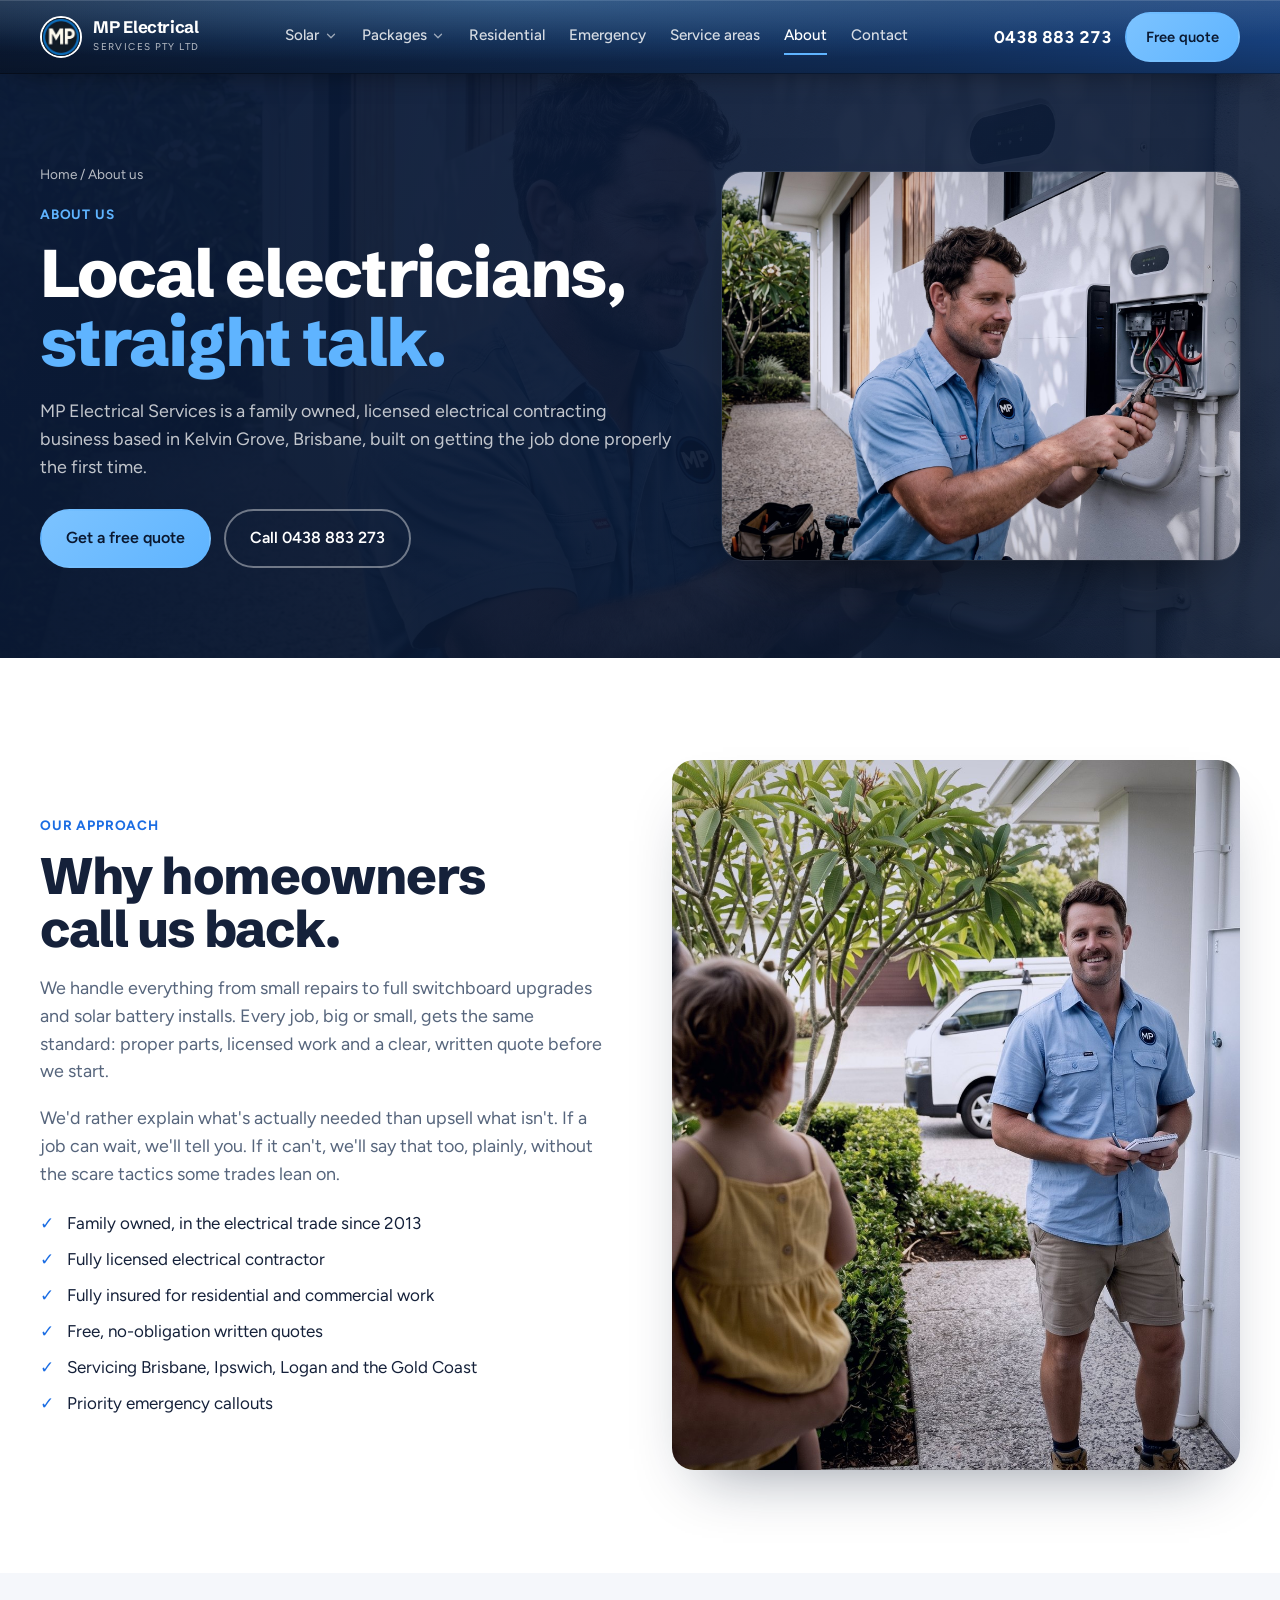
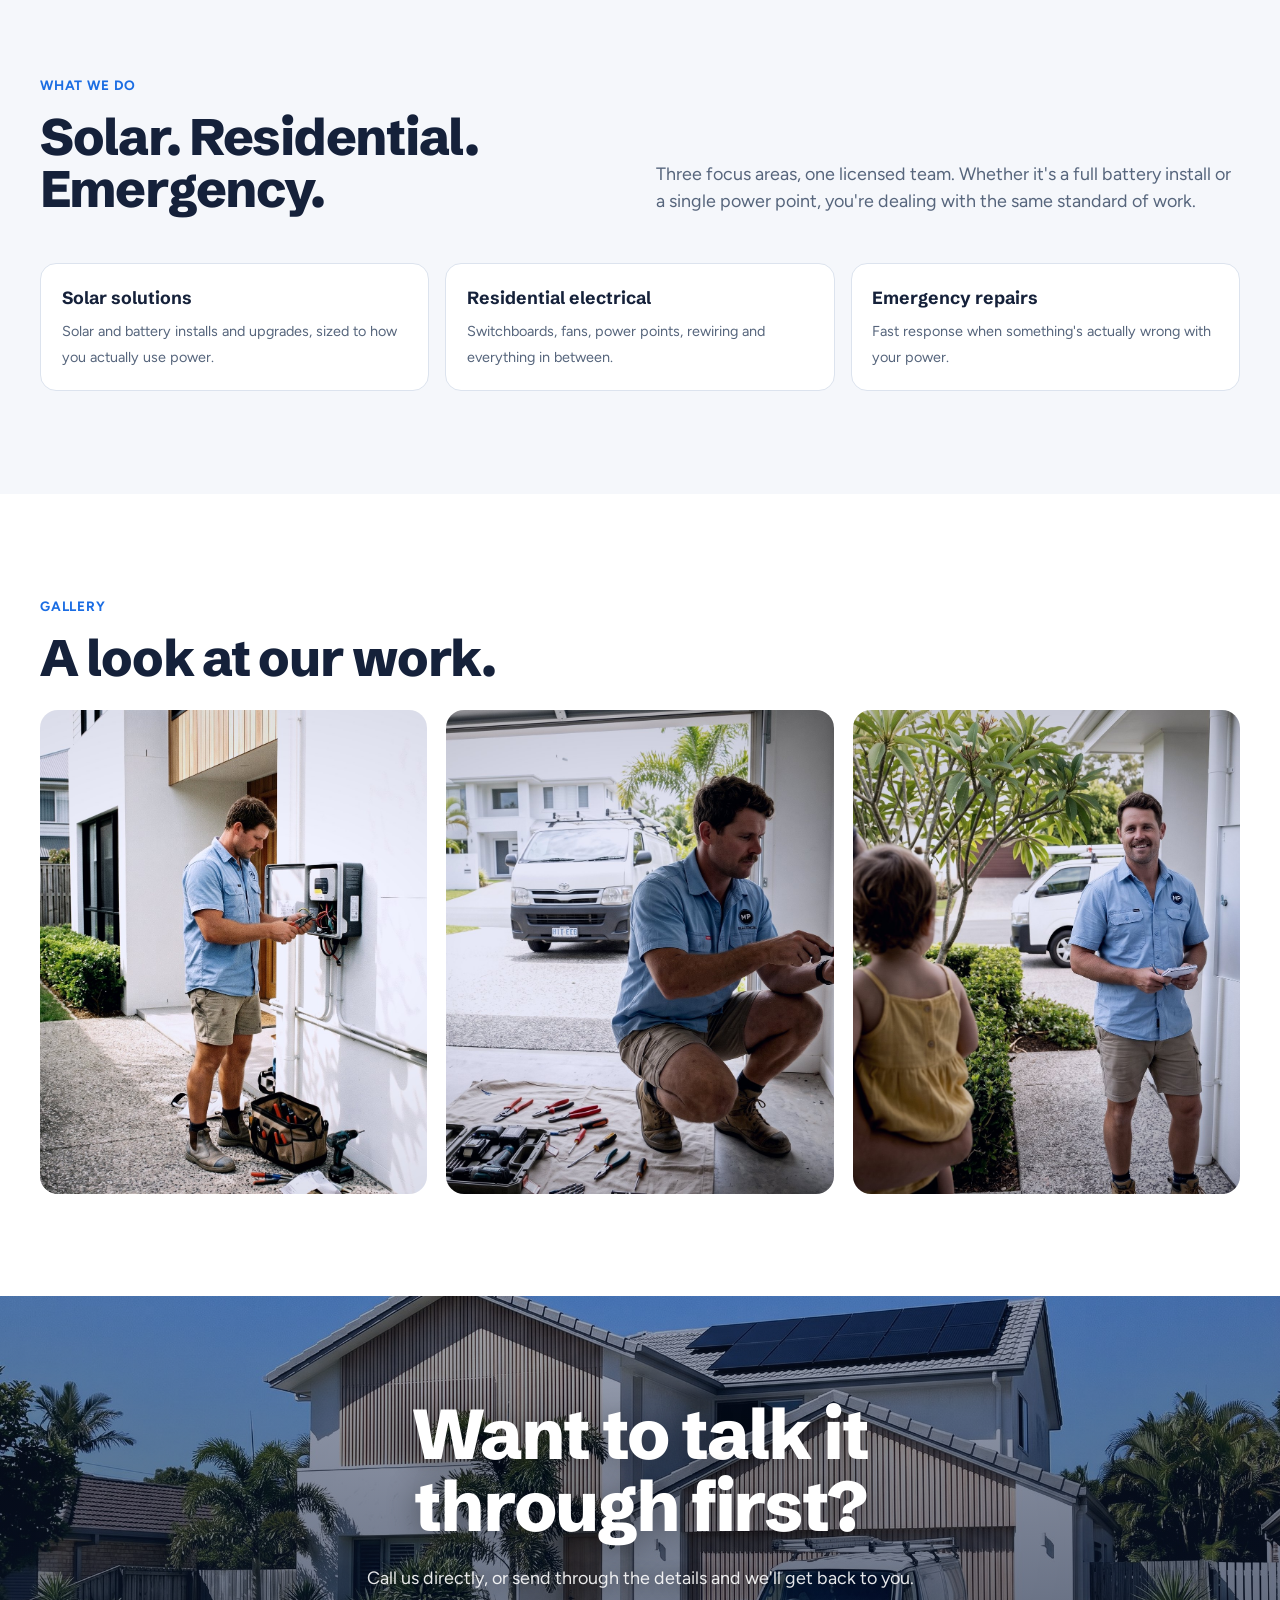
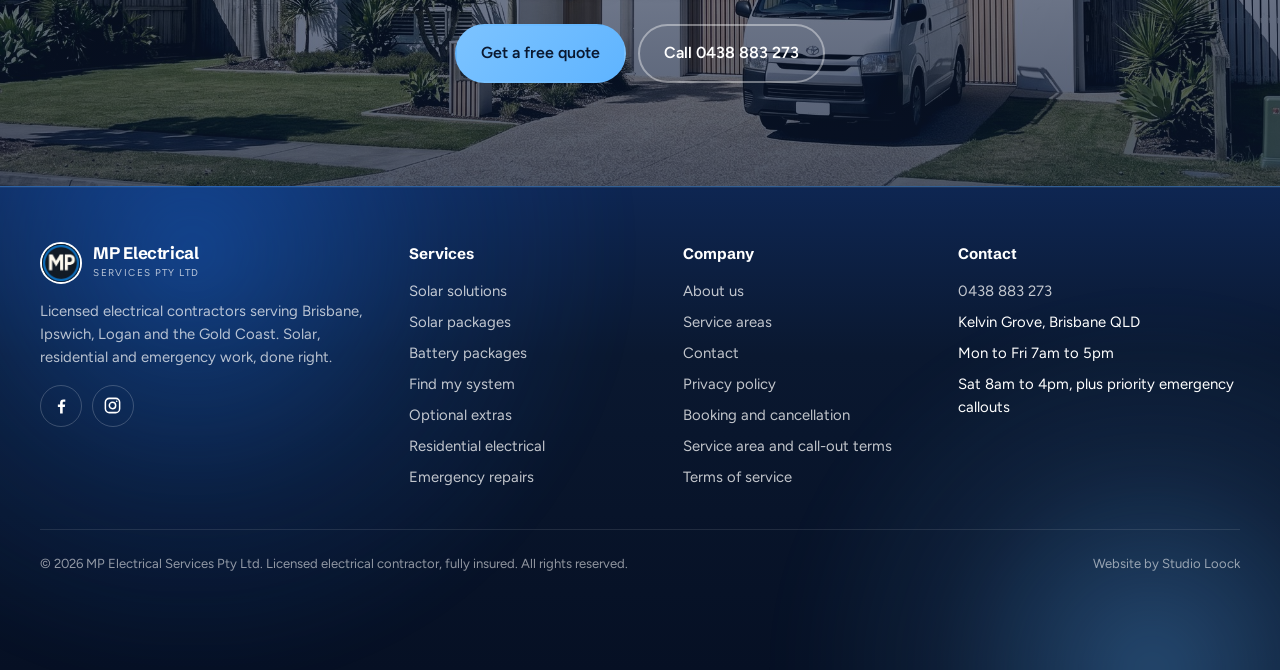
==== about.html @ 1ab97ecb "Customer photos" ====
<!doctype html>
<html lang="en-AU">
<head>
<meta charset="utf-8">
<meta name="viewport" content="width=device-width,initial-scale=1,viewport-fit=cover">
<title>About MP Electrical Services | Family Owned Brisbane and Gold Coast Electricians</title>
<meta name="description" content="MP Electrical Services is a family owned, licensed electrical contracting business based in Kelvin Grove, Brisbane, in the trade since 2013. Straight talk, written quotes, work done properly the first time.">
<link rel="canonical" href="https://mp-electrical.mockups.studioloock.co/about.html">
<meta property="og:title" content="About MP Electrical Services | Family Owned Brisbane and Gold Coast Electricians"><meta property="og:description" content="MP Electrical Services is a family owned, licensed electrical contracting business based in Kelvin Grove, Brisbane, in the trade since 2013. Straight talk, written quotes, work done properly the first time."><meta property="og:type" content="website">
<link rel="preconnect" href="https://fonts.googleapis.com"><link rel="preconnect" href="https://fonts.gstatic.com" crossorigin><link rel="stylesheet" href="https://fonts.googleapis.com/css2?family=Schibsted+Grotesk:wght@500;700;800&family=Figtree:wght@400;500;600;700&display=swap">
<link rel="stylesheet" href="style.css?v=10">

</head>
<body>
<header>
  <div class="wrap nav">
    <a class="logo" href="index.html" aria-label="MP Electrical Services home"><img src="assets/logo.jpg" alt=""><div><b>MP Electrical</b><span>SERVICES PTY LTD</span></div></a>
    <nav class="links" aria-label="Main"><div class="dd"><a href="solar-solutions.html" aria-haspopup="true">Solar<svg viewBox="0 0 24 24" fill="none" stroke="currentColor" stroke-width="2.2" stroke-linecap="round" stroke-linejoin="round"><path d="M6 9l6 6 6-6"/></svg></a><div class="dd-panel"><a href="solar-solutions.html"><b>Solar solutions</b><span>Systems sized to how you use power</span></a><a href="battery-packages.html"><b>Battery storage</b><span>Add storage, or retrofit to existing solar</span></a></div></div><div class="dd"><a href="solar-packages.html" aria-haspopup="true">Packages<svg viewBox="0 0 24 24" fill="none" stroke="currentColor" stroke-width="2.2" stroke-linecap="round" stroke-linejoin="round"><path d="M6 9l6 6 6-6"/></svg></a><div class="dd-panel"><a href="solar-packages.html"><b>Solar packages</b><span>Starter, Plus and Max from $6,109</span></a><a href="battery-packages.html"><b>Battery packages</b><span>Solar plus storage from $11,468</span></a><a href="system-finder.html"><b>Find my system</b><span>Six questions, one recommendation</span></a><a href="extras.html"><b>Optional extras</b><span>EV chargers, monitoring and more</span></a></div></div><a href="residential-electrical.html">Residential</a><a href="emergency-repairs.html">Emergency</a><a href="service-areas.html">Service areas</a><a href="about.html" class="cur">About</a><a href="contact.html">Contact</a></nav>
    <div class="nav-cta">
      <a class="nav-phone" href="tel:+61438883273">0438 883 273</a>
      <a class="btn btn-sky" href="contact.html" style="padding:.7rem 1.2rem;font-size:.92rem">Free quote</a>
      <a class="phone-ic" href="tel:+61438883273" aria-label="Call 0438 883 273"><svg viewBox="0 0 24 24" fill="none" stroke="currentColor" stroke-width="2" stroke-linecap="round" stroke-linejoin="round"><path d="M22 16.9v3a2 2 0 0 1-2.2 2 19.8 19.8 0 0 1-8.6-3.1 19.5 19.5 0 0 1-6-6A19.8 19.8 0 0 1 2.1 4.2 2 2 0 0 1 4.1 2h3a2 2 0 0 1 2 1.7c.1.9.4 1.8.7 2.7a2 2 0 0 1-.5 2.1L8 9.8a16 16 0 0 0 6 6l1.3-1.3a2 2 0 0 1 2.1-.5c.9.3 1.8.6 2.7.7a2 2 0 0 1 1.7 2z"/></svg></a>
      <button class="burger" aria-label="Open menu" aria-expanded="false" id="burger"><svg class="ic-open" viewBox="0 0 24 24" fill="none" stroke="currentColor" stroke-width="2.2" stroke-linecap="round"><path d="M4 7h16M4 12h16M4 17h16"/></svg><svg class="ic-close" viewBox="0 0 24 24" fill="none" stroke="currentColor" stroke-width="2.2" stroke-linecap="round"><path d="M6 6l12 12M18 6L6 18"/></svg></button>
    </div>
  </div>
</header>
  <div class="mobile-menu" id="mmenu" aria-hidden="true">
    <div class="mm-inner">
      <nav class="mm-links" aria-label="Mobile"><div class="mm-group" style="--i:0"><button type="button" class="mm-toggle" aria-expanded="false"><span>Solar</span><svg viewBox="0 0 24 24" fill="none" stroke="currentColor" stroke-width="2" stroke-linecap="round" stroke-linejoin="round"><path d="M6 9l6 6 6-6"/></svg></button><div class="mm-sub"><a href="solar-solutions.html">Solar solutions<small>Systems sized to how you use power</small></a><a href="battery-packages.html">Battery storage<small>Add storage, or retrofit to existing solar</small></a></div></div><div class="mm-group" style="--i:1"><button type="button" class="mm-toggle" aria-expanded="false"><span>Packages</span><svg viewBox="0 0 24 24" fill="none" stroke="currentColor" stroke-width="2" stroke-linecap="round" stroke-linejoin="round"><path d="M6 9l6 6 6-6"/></svg></button><div class="mm-sub"><a href="solar-packages.html">Solar packages<small>Starter, Plus and Max from $6,109</small></a><a href="battery-packages.html">Battery packages<small>Solar plus storage from $11,468</small></a><a href="system-finder.html">Find my system<small>Six questions, one recommendation</small></a><a href="extras.html">Optional extras<small>EV chargers, monitoring and more</small></a></div></div><a href="residential-electrical.html" class="mm-link" style="--i:2"><span>Residential</span><svg viewBox="0 0 24 24" fill="none" stroke="currentColor" stroke-width="2" stroke-linecap="round" stroke-linejoin="round"><path d="M5 12h14M13 6l6 6-6 6"/></svg></a><a href="emergency-repairs.html" class="mm-link" style="--i:3"><span>Emergency</span><svg viewBox="0 0 24 24" fill="none" stroke="currentColor" stroke-width="2" stroke-linecap="round" stroke-linejoin="round"><path d="M5 12h14M13 6l6 6-6 6"/></svg></a><a href="service-areas.html" class="mm-link" style="--i:4"><span>Service areas</span><svg viewBox="0 0 24 24" fill="none" stroke="currentColor" stroke-width="2" stroke-linecap="round" stroke-linejoin="round"><path d="M5 12h14M13 6l6 6-6 6"/></svg></a><a href="about.html" class="mm-link cur" style="--i:5"><span>About</span><svg viewBox="0 0 24 24" fill="none" stroke="currentColor" stroke-width="2" stroke-linecap="round" stroke-linejoin="round"><path d="M5 12h14M13 6l6 6-6 6"/></svg></a><a href="contact.html" class="mm-link" style="--i:6"><span>Contact</span><svg viewBox="0 0 24 24" fill="none" stroke="currentColor" stroke-width="2" stroke-linecap="round" stroke-linejoin="round"><path d="M5 12h14M13 6l6 6-6 6"/></svg></a></nav>
      <div class="mm-foot" style="--i:7">
        <a class="btn btn-sky" href="contact.html">Get a free quote</a>
        <a class="mm-phone" href="tel:+61438883273">0438 883 273</a>
        <p>Mon to Fri 7am to 5pm · Sat 8am to 4pm<br>Priority emergency callouts</p>
        <div class="mm-social"><a href="https://facebook.com/profile.php?id=61579229777890" target="_blank" rel="noopener" aria-label="MP Electrical on Facebook" title="Facebook"><svg viewBox="0 0 24 24" fill="currentColor" aria-hidden="true"><path d="M13.5 22v-8h2.7l.4-3.2h-3.1V8.8c0-.9.3-1.6 1.6-1.6h1.7V4.4c-.3 0-1.3-.1-2.5-.1-2.5 0-4.1 1.5-4.1 4.2v2.3H7.4V14h2.8v8h3.3z"/></svg></a><a href="https://instagram.com/mp_electricalpty.ltd/" target="_blank" rel="noopener" aria-label="MP Electrical on Instagram" title="Instagram"><svg viewBox="0 0 24 24" fill="none" stroke="currentColor" stroke-width="1.9" stroke-linecap="round" aria-hidden="true"><rect x="3" y="3" width="18" height="18" rx="5"/><circle cx="12" cy="12" r="4"/><circle cx="17.3" cy="6.7" r="1" fill="currentColor" stroke="none"/></svg></a></div>
      </div>
    </div>
  </div>

<main>
<section class="phero on-dark"><div class="bg" style="background-image:url(assets/why.jpg)"></div><div class="wrap">
  <div><div class="crumbs"><a href="index.html">Home</a> / About us</div><div class="kicker">About us</div><h1>Local electricians, <span class='hi'>straight talk.</span></h1><p class="lede">MP Electrical Services is a family owned, licensed electrical contracting business based in Kelvin Grove, Brisbane, built on getting the job done properly the first time.</p><div class="actions"><a class="btn btn-sky" href="contact.html">Get a free quote</a><a class="btn btn-ghost" href="tel:+61438883273">Call 0438 883 273</a></div></div>
  <img src="assets/why.jpg" alt="Meyer from MP Electrical on site at a Brisbane home"></div></section>
<section><div class="wrap split">
  <div><div class="kicker">Our approach</div><h2>Why homeowners call us back.</h2>
    <p class="lede" style="margin:1.2rem 0">We handle everything from small repairs to full switchboard upgrades and solar battery installs. Every job, big or small, gets the same standard: proper parts, licensed work and a clear, written quote before we start.</p>
    <p class="lede" style="margin-bottom:1.4rem">We'd rather explain what's actually needed than upsell what isn't. If a job can wait, we'll tell you. If it can't, we'll say that too, plainly, without the scare tactics some trades lean on.</p>
    <ul class="check"><li>Family owned, in the electrical trade since 2013</li><li>Fully licensed electrical contractor</li><li>Fully insured for residential and commercial work</li><li>Free, no-obligation written quotes</li><li>Servicing Brisbane, Ipswich, Logan and the Gold Coast</li><li>Priority emergency callouts</li></ul></div>
  <img src="assets/customer.jpg" alt="Meyer chatting with a Gold Coast homeowner and her daughter">
</div></section>
<section class="paper"><div class="wrap"><div class="head"><div><div class="kicker">What we do</div><h2>Solar. Residential. Emergency.</h2></div><p class="lede">Three focus areas, one licensed team. Whether it's a full battery install or a single power point, you're dealing with the same standard of work.</p></div>
  <div class="related">
    <a href="solar-solutions.html"><b>Solar solutions</b><span>Solar and battery installs and upgrades, sized to how you actually use power.</span></a>
    <a href="residential-electrical.html"><b>Residential electrical</b><span>Switchboards, fans, power points, rewiring and everything in between.</span></a>
    <a href="emergency-repairs.html"><b>Emergency repairs</b><span>Fast response when something's actually wrong with your power.</span></a>
  </div></div></section>
<section><div class="wrap"><div class="kicker">Gallery</div><h2 style="margin-bottom:1.6rem">A look at our work.</h2>
  <div class="grid3"><img src="assets/inverter.jpg" alt="Meyer wiring a solar inverter" style="border-radius:18px;aspect-ratio:4/5;object-fit:cover;width:100%"><img src="assets/battery.jpg" alt="Home battery installation" style="border-radius:18px;aspect-ratio:4/5;object-fit:cover;width:100%"><img src="assets/customer.jpg" alt="Talking a homeowner through the job" style="border-radius:18px;aspect-ratio:4/5;object-fit:cover;width:100%"></div>
</div></section>
<section class="cta"><div class="cta-bg" aria-hidden="true"></div><div class="wrap"><h2>Want to talk it through first?</h2><p>Call us directly, or send through the details and we'll get back to you.</p>
  <div class="actions"><a class="btn btn-sky" href="contact.html">Get a free quote</a><a class="btn btn-ghost" href="tel:+61438883273">Call 0438 883 273</a></div></div></section>
</main>
<footer>
  <div class="wrap">
    <div class="fgrid">
      <div>
        <a class="logo" href="index.html"><img src="assets/logo.jpg" alt=""><div><b>MP Electrical</b><span>SERVICES PTY LTD</span></div></a>
        <p style="margin-top:1rem">Licensed electrical contractors serving Brisbane, Ipswich, Logan and the Gold Coast. Solar, residential and emergency work, done right.</p>
        <div class="socials"><a href="https://facebook.com/profile.php?id=61579229777890" target="_blank" rel="noopener" aria-label="MP Electrical on Facebook" title="Facebook"><svg viewBox="0 0 24 24" fill="currentColor" aria-hidden="true"><path d="M13.5 22v-8h2.7l.4-3.2h-3.1V8.8c0-.9.3-1.6 1.6-1.6h1.7V4.4c-.3 0-1.3-.1-2.5-.1-2.5 0-4.1 1.5-4.1 4.2v2.3H7.4V14h2.8v8h3.3z"/></svg></a><a href="https://instagram.com/mp_electricalpty.ltd/" target="_blank" rel="noopener" aria-label="MP Electrical on Instagram" title="Instagram"><svg viewBox="0 0 24 24" fill="none" stroke="currentColor" stroke-width="1.9" stroke-linecap="round" aria-hidden="true"><rect x="3" y="3" width="18" height="18" rx="5"/><circle cx="12" cy="12" r="4"/><circle cx="17.3" cy="6.7" r="1" fill="currentColor" stroke="none"/></svg></a></div>
      </div>
      <div><h4>Services</h4><ul><li><a href="solar-solutions.html">Solar solutions</a></li><li><a href="solar-packages.html">Solar packages</a></li><li><a href="battery-packages.html">Battery packages</a></li><li><a href="system-finder.html">Find my system</a></li><li><a href="extras.html">Optional extras</a></li><li><a href="residential-electrical.html">Residential electrical</a></li><li><a href="emergency-repairs.html">Emergency repairs</a></li></ul></div>
      <div><h4>Company</h4><ul><li><a href="about.html">About us</a></li><li><a href="service-areas.html">Service areas</a></li><li><a href="contact.html">Contact</a></li><li><a href="policies.html#privacy">Privacy policy</a></li><li><a href="policies.html#booking">Booking and cancellation</a></li><li><a href="policies.html#callout">Service area and call-out terms</a></li><li><a href="policies.html#terms">Terms of service</a></li></ul></div>
      <div><h4>Contact</h4><ul><li><a href="tel:+61438883273">0438 883 273</a></li><li>Kelvin Grove, Brisbane QLD</li><li>Mon to Fri 7am to 5pm</li><li>Sat 8am to 4pm, plus priority emergency callouts</li></ul></div>
    </div>
    <div class="fbottom"><span>© 2026 MP Electrical Services Pty Ltd. Licensed electrical contractor, fully insured. All rights reserved.</span><span>Website by Studio Loock</span></div>
  </div>
</footer>
<script>
(function(){
  var b=document.getElementById('burger'),m=document.getElementById('mmenu');
  function setMenu(o){m.classList.toggle('open',o);b.classList.toggle('x',o);b.setAttribute('aria-expanded',o);m.setAttribute('aria-hidden',!o);document.documentElement.classList.toggle('noscroll',o)}
  b.addEventListener('click',function(){setMenu(!m.classList.contains('open'))});
  m.querySelectorAll('a').forEach(function(a){a.addEventListener('click',function(){setMenu(false)})});
  document.addEventListener('keydown',function(e){if(e.key==='Escape')setMenu(false)});
  m.querySelectorAll('.mm-toggle').forEach(function(t){t.addEventListener('click',function(){var g=t.parentNode,o=!g.classList.contains('open');m.querySelectorAll('.mm-group.open').forEach(function(x){x.classList.remove('open');x.querySelector('.mm-toggle').setAttribute('aria-expanded','false')});g.classList.toggle('open',o);t.setAttribute('aria-expanded',o)})});
  m.querySelectorAll('.mm-group.cur').forEach(function(g){g.classList.add('open');g.querySelector('.mm-toggle').setAttribute('aria-expanded','true')});
  document.querySelectorAll('.dd>a').forEach(function(a){a.addEventListener('click',function(e){if(window.matchMedia('(hover:none)').matches&&!a.parentNode.classList.contains('open')){e.preventDefault();document.querySelectorAll('.dd.open').forEach(function(d){d.classList.remove('open')});a.parentNode.classList.add('open')}})});
  document.addEventListener('click',function(e){if(!e.target.closest('.dd'))document.querySelectorAll('.dd.open').forEach(function(d){d.classList.remove('open')})});
  document.querySelectorAll('form.qf').forEach(function(f){f.addEventListener('submit',function(e){e.preventDefault();
    var req=f.querySelectorAll('[required]'),ok=true;req.forEach(function(i){if(!i.value.trim()){ok=false;i.style.borderColor='#D9534F';if(ok===false&&!f._f){i.focus();f._f=1}}});
    if(!ok){f._f=0;return} f.closest('.quote').classList.add('done')})});
})();
</script>

</body>
</html>
---- style.css ----
:root{--ink:#0A1830;--ink-2:#12254A;--blue:#1B6DE3;--blue-d:#1257BD;--sky:#5FB4FF;--sky-d:#3A98EC;--paper:#F5F7FB;--white:#fff;--steel:#56657C;--line:#DCE3EE;--text:#15213A;color-scheme:light}
*{box-sizing:border-box}
html{scroll-behavior:smooth}
section[id],#quote{scroll-margin-top:84px}
body{margin:0;background:var(--white);color:var(--text);font-family:'Figtree',system-ui,-apple-system,'Segoe UI',sans-serif;font-size:17px;line-height:1.55;-webkit-font-smoothing:antialiased}
img{max-width:100%;display:block}
a{color:inherit;text-decoration:none}
h1,h2,h3{font-family:'Schibsted Grotesk','Figtree',system-ui,sans-serif;letter-spacing:-.025em;line-height:1.02;margin:0;text-wrap:balance}
h1{font-size:clamp(2.6rem,6.2vw,5.2rem);font-weight:800}
h1 .hi,h2 .hi{color:var(--sky)}
section:not(.dark):not(.phero):not(.hero):not(.cta) h2 .hi{color:var(--blue)}
h2{font-size:clamp(2rem,4.2vw,3.2rem);font-weight:800}
h3{font-size:1.35rem;font-weight:700;letter-spacing:-.015em}
p{margin:0}
.wrap{width:min(1200px,100% - 40px);margin-inline:auto}
.narrow{max-width:760px}
.btn{box-shadow:0 0 0 rgba(0,0,0,0);display:inline-flex;align-items:center;justify-content:center;gap:.5rem;padding:.95rem 1.5rem;border-radius:999px;font-weight:600;font-size:1rem;border:2px solid transparent;cursor:pointer;transition:transform .15s,background .15s,border-color .15s,box-shadow .2s;white-space:nowrap;font-family:inherit}
.btn:hover{transform:translateY(-2px);box-shadow:0 12px 24px -12px rgba(10,24,48,.45)}
.btn:active{transform:translateY(1px)}
.btn-blue{background:linear-gradient(135deg,#2A7BEA,#1B6DE3);color:#fff}.btn-blue:hover{background:linear-gradient(135deg,#1B6DE3,#1257BD);box-shadow:0 12px 28px -10px rgba(27,109,227,.6)}
.btn-sky{background:linear-gradient(135deg,#7CC3FF,#5FB4FF);color:var(--ink)}.btn-sky:hover{background:linear-gradient(135deg,#8ECCFF,#6FBCFF);box-shadow:0 12px 28px -10px rgba(95,180,255,.6)}
.btn-ghost{border-color:rgba(255,255,255,.4);color:#fff;background:transparent}.btn-ghost:hover{border-color:#fff}
.btn-ghost-dark{border-color:var(--line);color:var(--ink);background:#fff}.btn-ghost-dark:hover{border-color:var(--ink)}
:focus-visible{outline:3px solid var(--sky);outline-offset:3px}
.kicker{font-weight:700;color:var(--blue);font-size:.85rem;letter-spacing:.06em;text-transform:uppercase;margin-bottom:.9rem}
.on-dark .kicker,.dark .kicker{color:var(--sky)}
.lede{color:var(--steel);font-size:1.12rem;max-width:58ch}
.dark .lede{color:rgba(255,255,255,.72)}
section{padding-block:clamp(4rem,8vw,7rem)}
.dark{background:linear-gradient(165deg,#0C1D3D 0%,#0A1830 50%,#081428 100%);color:#fff}
.paper{background:var(--paper)}
.head{display:grid;grid-template-columns:1fr 1fr;gap:2rem;align-items:end;margin-bottom:3rem}
.actions{display:flex;gap:.8rem;flex-wrap:wrap}
.check{list-style:none;margin:0;padding:0;display:grid;gap:.6rem}
.check li{padding-left:1.7rem;position:relative}
.check li::before{content:"✓";position:absolute;left:0;color:var(--blue);font-weight:700}
.dark .check li::before{color:var(--sky)}

/* header */
header{position:sticky;top:env(safe-area-inset-top,0px);z-index:50;color:#fff;isolation:isolate;
  background:linear-gradient(110deg,#0A1830 0%,#12305E 28%,#1B4F9A 50%,#12305E 72%,#0A1830 100%);background-size:260% 100%;animation:hdrFlow 14s ease-in-out infinite;
  box-shadow:0 1px 0 rgba(255,255,255,.14) inset,0 -1px 0 rgba(0,0,0,.35) inset,0 12px 30px -18px rgba(0,0,0,.6)}
header::before{content:"";position:absolute;inset:0;background:linear-gradient(180deg,rgba(255,255,255,.09),rgba(255,255,255,0) 55%,rgba(0,0,0,.18));pointer-events:none;z-index:-1}
header::after{content:"";position:absolute;inset:0;background:radial-gradient(60% 140% at 20% 0%,rgba(95,180,255,.28),transparent 60%),radial-gradient(50% 160% at 85% 100%,rgba(27,109,227,.3),transparent 60%);background-size:200% 100%;animation:hdrGlow 10s ease-in-out infinite alternate;pointer-events:none;z-index:-1}
@keyframes hdrFlow{0%,100%{background-position:0% 50%}50%{background-position:100% 50%}}
@keyframes hdrGlow{from{background-position:0% 0%}to{background-position:100% 0%}}
.nav{display:flex;align-items:center;justify-content:space-between;height:74px;gap:1rem}
.logo{display:flex;align-items:center;gap:.7rem;font-family:'Schibsted Grotesk',sans-serif}
.logo img{width:42px;height:42px;border-radius:50%;border:2px solid #fff}
.logo b{display:block;font-size:1.05rem;letter-spacing:-.02em;line-height:1}
.logo span{display:block;font-size:.62rem;letter-spacing:.14em;opacity:.7;margin-top:3px;font-family:'Figtree',sans-serif}
.links{display:flex;gap:1.5rem;font-size:.95rem;font-weight:500}
.links a{opacity:.82;padding:.3rem 0;border-bottom:2px solid transparent;transition:opacity .2s,border-color .2s}.links a:hover{opacity:1;border-bottom-color:rgba(95,180,255,.5)}
.links a.cur{opacity:1;border-bottom-color:var(--sky)}
.links a svg{width:14px;height:14px;margin-left:.3rem;vertical-align:-2px;opacity:.7;transition:transform .2s}
.dd{position:relative}
.dd>a{display:inline-flex;align-items:center}
.dd-panel{position:absolute;top:calc(100% + 14px);left:-14px;min-width:280px;background:#fff;color:var(--text);border-radius:18px;padding:.6rem;box-shadow:0 30px 60px -20px rgba(10,24,48,.45),0 0 0 1px rgba(10,24,48,.06);opacity:0;visibility:hidden;transform:translateY(8px);transition:opacity .2s,transform .2s,visibility 0s .2s;z-index:5}
.dd-panel::before{content:"";position:absolute;top:-14px;left:0;right:0;height:14px}
.dd-panel::after{content:"";position:absolute;top:-6px;left:28px;width:12px;height:12px;background:#fff;transform:rotate(45deg);border-radius:2px}
.dd:hover .dd-panel,.dd.open .dd-panel,.dd:focus-within .dd-panel{opacity:1;visibility:visible;transform:none;transition:opacity .2s,transform .2s}
.dd:hover>a svg,.dd.open>a svg{transform:rotate(180deg)}
.dd-panel a{display:block;padding:.7rem .85rem;border-radius:12px;opacity:1;border:0;transition:background .15s}
.dd-panel a b{display:block;font-family:'Schibsted Grotesk',sans-serif;font-size:.98rem;letter-spacing:-.01em}
.dd-panel a span{display:block;font-size:.8rem;color:var(--steel);margin-top:.1rem}
.dd-panel a:hover{background:var(--paper)}
.dd-panel a.cur b{color:var(--blue)}
.nav-cta{display:flex;align-items:center;gap:.8rem}
.nav-phone{font-weight:700;font-variant-numeric:tabular-nums}
.phone-ic{display:none;width:42px;height:42px;border-radius:50%;border:1.5px solid rgba(255,255,255,.35);align-items:center;justify-content:center;color:#fff}.phone-ic svg{width:20px;height:20px}
.burger{display:none;background:none;border:0;color:#fff;font-size:1.6rem;cursor:pointer;padding:.2rem .4rem}
@media(max-width:1040px){.links,.nav-phone{display:none}.burger{display:flex}.phone-ic{display:inline-flex}}
@media(max-width:520px){.nav{height:64px}.nav-cta .btn{display:none}.logo img{width:36px;height:36px}}
.burger{-webkit-appearance:none;appearance:none;width:44px;height:44px;min-width:44px;border-radius:50%;border:1.5px solid rgba(255,255,255,.35);background:transparent;color:#fff;cursor:pointer;padding:0;align-items:center;justify-content:center}
.burger svg{width:22px;height:22px;display:block;pointer-events:none}
.burger .ic-close{display:none}
.burger.x .ic-open{display:none}.burger.x .ic-close{display:block}
html.noscroll{overflow:hidden}
.mobile-menu{position:fixed;inset:0;top:64px;z-index:61;background:linear-gradient(165deg,#0C1D3D 0%,#0A1830 45%,#061024 100%);color:#fff;visibility:hidden;opacity:0;transform:translateY(-8px);transition:opacity .28s ease,transform .28s ease,visibility 0s .28s;overflow-y:auto;-webkit-overflow-scrolling:touch}
.mobile-menu::before{content:"";position:absolute;right:-30vw;top:-20vw;width:90vw;height:90vw;border-radius:50%;background:radial-gradient(circle,rgba(95,180,255,.32) 0%,rgba(27,109,227,.12) 40%,transparent 68%);pointer-events:none}
.mobile-menu::after{content:"";position:absolute;left:-40vw;bottom:-30vw;width:90vw;height:90vw;border-radius:50%;background:radial-gradient(circle,rgba(27,109,227,.22) 0%,transparent 65%);pointer-events:none}
.mobile-menu.open{visibility:visible;opacity:1;transform:none;transition:opacity .28s ease,transform .28s ease}
.mm-inner{position:relative;padding:1.2rem 24px calc(2rem + env(safe-area-inset-bottom,0px));min-height:100%;display:flex;flex-direction:column}
.mm-links{display:flex;flex-direction:column;gap:.55rem}
.mm-link,.mm-toggle{width:100%;text-align:left;color:#fff;cursor:pointer;display:flex;align-items:center;justify-content:space-between;padding:1.05rem 1.15rem;border:1px solid rgba(255,255,255,.1);border-radius:16px;background:linear-gradient(135deg,rgba(255,255,255,.07),rgba(255,255,255,.02));backdrop-filter:blur(6px);font-family:'Schibsted Grotesk',sans-serif;font-weight:800;font-size:1.55rem;letter-spacing:-.025em;line-height:1;opacity:0;transform:translateY(12px);transition:border-color .2s,background .2s,transform .2s,box-shadow .2s}
.mm-link:hover,.mm-link:active,.mm-toggle:hover,.mm-toggle:active{border-color:rgba(95,180,255,.6);background:linear-gradient(135deg,rgba(95,180,255,.16),rgba(27,109,227,.08));transform:translateX(4px);box-shadow:0 10px 30px -12px rgba(95,180,255,.45)}
.mm-link:hover svg,.mm-link:active svg{transform:translateX(4px);opacity:1}
.mm-link svg,.mm-toggle svg{width:22px;height:22px;opacity:.45;transition:transform .2s,opacity .2s;flex-shrink:0}
.mm-link.cur,.mm-group.cur .mm-toggle{color:var(--sky);border-color:rgba(95,180,255,.45);background:linear-gradient(135deg,rgba(95,180,255,.14),rgba(95,180,255,.03))}.mm-link.cur svg,.mm-group.cur .mm-toggle svg{opacity:1}
.mm-group{opacity:0;transform:translateY(12px)}
.mm-toggle{opacity:1;transform:none;font-family:'Schibsted Grotesk',sans-serif;font-weight:800;font-size:1.55rem;letter-spacing:-.025em;line-height:1;-webkit-appearance:none;appearance:none}
.mm-group.open .mm-toggle{border-radius:16px 16px 0 0;border-bottom-color:transparent;transform:none}
.mm-group.open .mm-toggle svg{transform:rotate(180deg);opacity:1}
.mm-sub{display:grid;gap:.35rem;max-height:0;overflow:hidden;transition:max-height .3s ease,padding .3s;border:1px solid transparent;border-top:0;border-radius:0 0 16px 16px;padding:0 .6rem}
.mm-group.open .mm-sub{max-height:420px;padding:.5rem .6rem .7rem;border-color:rgba(255,255,255,.1);background:rgba(255,255,255,.03)}
.mm-sub a{display:block;padding:.7rem .75rem;border-radius:12px;font-weight:600;font-size:1rem;color:#fff;transition:background .15s}
.mm-sub a small{display:block;font-size:.78rem;color:rgba(255,255,255,.55);font-weight:500;margin-top:.1rem}
.mm-sub a:hover,.mm-sub a:active{background:rgba(95,180,255,.12)}
.mm-sub a.cur{color:var(--sky)}
.mm-foot{margin-top:auto;padding-top:1.6rem;display:grid;gap:.8rem;opacity:0;transform:translateY(12px)}
.mm-foot .btn{width:100%}
.mm-phone{font-family:'Schibsted Grotesk',sans-serif;font-weight:800;font-size:1.6rem;letter-spacing:-.02em;color:var(--sky);font-variant-numeric:tabular-nums}
.mm-foot p{font-size:.88rem;color:rgba(255,255,255,.6);line-height:1.5}
.mm-social{display:flex;gap:.6rem}
.mm-social a{display:inline-flex;align-items:center;justify-content:center;width:44px;height:44px;border:1px solid rgba(255,255,255,.2);border-radius:50%;transition:border-color .2s,background .2s}.mm-social a svg{width:20px;height:20px}.mm-social a:hover{border-color:var(--sky);background:rgba(95,180,255,.12)}
.mobile-menu.open .mm-link,.mobile-menu.open .mm-group,.mobile-menu.open .mm-foot{animation:mmIn .45s cubic-bezier(.2,.7,.2,1) forwards;animation-delay:calc(.06s + var(--i) * .05s)}
@keyframes mmIn{to{opacity:1;transform:none}}
@media(min-width:521px){.mobile-menu{top:74px}}
@media(prefers-reduced-motion:reduce){.mm-link,.mm-group,.mm-foot{opacity:1;transform:none;animation:none!important}}

/* page hero (inner pages) */
.phero{background:linear-gradient(165deg,#0C1D3D,#0A1830);color:#fff;position:relative;overflow:hidden;padding-block:clamp(3.5rem,7vw,6rem)}
.phero .bg{position:absolute;inset:0;background-size:cover;background-position:center;opacity:.35}
.phero .bg::after{content:"";position:absolute;inset:0;background:linear-gradient(90deg,rgba(10,24,48,.95),rgba(10,24,48,.6))}
.phero .wrap{position:relative;display:grid;grid-template-columns:1.1fr .9fr;gap:3rem;align-items:center}
.phero h1{font-size:clamp(2.4rem,5.4vw,4.2rem)}
.phero .lede{color:rgba(255,255,255,.75);margin:1.3rem 0 1.8rem}
.crumbs{font-size:.85rem;opacity:.7;margin-bottom:1.2rem}
.crumbs a:hover{text-decoration:underline}
.phero img{border-radius:22px;width:100%;aspect-ratio:4/3;object-fit:cover;box-shadow:0 30px 60px -25px rgba(0,0,0,.6),0 0 0 1px rgba(255,255,255,.1)}
@media(max-width:900px){.phero .wrap{grid-template-columns:1fr}.phero img{aspect-ratio:16/10}}

/* home hero */
.hero{position:relative;color:#fff;background:var(--ink);overflow:hidden;padding-block:0}
.hero-bg{position:absolute;inset:0;background:url(assets/hero.jpg) center/cover no-repeat;opacity:1}
.hero-bg::after{content:"";position:absolute;inset:0;background:linear-gradient(90deg,rgba(10,24,48,.86) 0%,rgba(10,24,48,.55) 42%,rgba(10,24,48,.12) 70%,rgba(10,24,48,.05) 100%),linear-gradient(0deg,rgba(10,24,48,.85) 0%,transparent 28%)}
.hero .wrap{position:relative;display:grid;grid-template-columns:1.2fr .8fr;gap:3rem;align-items:center;padding-block:clamp(4rem,8vw,7rem)}
.hero h1 span{display:block}.hero h1 .hi{color:var(--sky)}
.hero .lede{color:rgba(255,255,255,.78);margin:1.6rem 0 2rem}
@media(max-width:900px){.hero .wrap{grid-template-columns:1fr}}

/* quote form */
.quote{background:#fff;color:var(--text);border-radius:22px;padding:1.9rem;box-shadow:0 30px 60px -20px rgba(0,0,0,.5)}
.quote h3{font-size:1.5rem;margin-bottom:.35rem}
.quote>p{color:var(--steel);font-size:.95rem;margin-bottom:1.2rem}
.quote label{display:block;font-size:.8rem;font-weight:600;color:var(--steel);margin-bottom:.3rem}
.field{margin-bottom:.9rem}
.quote input,.quote select,.quote textarea{width:100%;font:inherit;font-size:1rem;padding:.8rem .95rem;border:1.5px solid var(--line);border-radius:12px;background:var(--paper);color:var(--text)}
.quote textarea{min-height:110px;resize:vertical}
.quote input:focus,.quote select:focus,.quote textarea:focus{outline:none;border-color:var(--blue);background:#fff}
.quote .btn{width:100%;margin-top:.3rem}
.quote small{display:block;text-align:center;color:var(--steel);margin-top:.8rem;font-size:.82rem}
.quote .sent{display:none;text-align:center;padding:2rem 0}
.quote.done form{display:none}.quote.done .sent{display:block}
.quote.flat{box-shadow:none;border:1px solid var(--line)}

/* trust strip */
.trust{background:var(--ink);color:#fff;padding-block:0;border-top:1px solid rgba(255,255,255,.08)}
.trust .wrap{display:grid;grid-template-columns:repeat(4,1fr)}
.trust div{padding:1.5rem 1.4rem 1.5rem 0;border-right:1px solid rgba(255,255,255,.1);font-size:.9rem;display:grid;gap:.25rem;align-content:start}
.trust div:not(:first-child){padding-left:1.4rem}.trust div:last-child{border:0}
.trust i{font-style:normal;font-size:.72rem;font-weight:700;letter-spacing:.08em;text-transform:uppercase;color:var(--sky);line-height:1.4;height:1.1rem}
.trust i.stars{color:var(--sky);letter-spacing:.04em;font-size:.85rem;text-transform:none}
.trust b{display:block;font-family:'Schibsted Grotesk',sans-serif;font-size:1.2rem;letter-spacing:-.02em;color:#fff;line-height:1.15;white-space:nowrap}
.trust span{color:rgba(255,255,255,.62);line-height:1.45}
@media(max-width:800px){.trust .wrap{grid-template-columns:1fr 1fr}.trust div:nth-child(2){border-right:0}.trust div:nth-child(3){padding-left:0;border-top:1px solid rgba(255,255,255,.1)}.trust div:nth-child(4){border-top:1px solid rgba(255,255,255,.1)}}

.stars{color:var(--sky);letter-spacing:.05em;font-size:1rem}
.tc{cursor:help}
.rv{display:flex;flex-direction:column;gap:.8rem}
.rv p{font-size:1rem;line-height:1.55}
.rv b{font-size:.85rem;color:rgba(255,255,255,.6);font-weight:600}
.rebate{margin-top:1.6rem;background:rgba(255,255,255,.06);border:1px solid rgba(255,255,255,.12);border-radius:20px;padding:1.4rem 1.6rem;display:flex;gap:1.5rem;align-items:center;justify-content:space-between}
.rebate b{display:block;font-family:'Schibsted Grotesk',sans-serif;font-size:1.15rem;letter-spacing:-.015em;margin-bottom:.3rem}
.rebate>div>span{color:rgba(255,255,255,.72);font-size:.95rem;max-width:62ch;display:block}
.rebate .btn{flex-shrink:0}
@media(max-width:800px){.rebate{flex-direction:column;align-items:stretch}.rebate .btn{width:100%}}
/* service tiles */
.tiles{display:grid;grid-template-columns:repeat(3,1fr);gap:1.2rem}
.tile{position:relative;border-radius:22px;overflow:hidden;aspect-ratio:4/5;color:#fff;display:flex;align-items:flex-end;background:var(--ink);box-shadow:0 0 0 1px rgba(10,24,48,.06);transition:transform .3s,box-shadow .3s}
.tile:hover{transform:translateY(-5px);box-shadow:0 30px 50px -24px rgba(10,24,48,.5),0 0 0 2px var(--sky)}
.tile img{position:absolute;inset:0;width:100%;height:100%;object-fit:cover;transition:transform .6s ease}
.tile:hover img{transform:scale(1.04)}
.tile::after{content:"";position:absolute;inset:0;background:linear-gradient(0deg,rgba(10,24,48,.95) 0%,rgba(10,24,48,.35) 45%,transparent 70%)}
.tile-body{position:relative;z-index:1;padding:1.7rem}
.tile-body h3{font-size:1.6rem;margin-bottom:.5rem}
.tile-body p{color:rgba(255,255,255,.8);font-size:.98rem;margin-bottom:1rem}
.tile-body .more{font-weight:700;color:var(--sky);display:inline-flex;align-items:center;gap:.4rem}.tile-body .more::after{content:"→";transition:transform .2s}.tile:hover .more::after{transform:translateX(4px)}
@media(max-width:900px){.tiles{grid-template-columns:1fr}}

/* feature list / cards */
.grid2{display:grid;grid-template-columns:1fr 1fr;gap:1.2rem}
.grid3{display:grid;grid-template-columns:repeat(3,1fr);gap:1.2rem}
.card{background:linear-gradient(160deg,#F3F8FF,#fff 60%);border:1px solid #D6E4F8;border-radius:20px;padding:1.5rem;transition:transform .25s,box-shadow .25s,border-color .25s}
.loc .card,.svc .card{padding-top:1.4rem}
.loc .card h3::before,.svc .card h3::before{content:"";display:block;width:40px;height:40px;border-radius:12px;margin-bottom:.9rem;background-color:#1B6DE3;background-repeat:no-repeat;background-position:center;background-size:20px,100%;box-shadow:0 8px 16px -8px rgba(27,109,227,.7)}
.loc .card h3::before{background-image:url("data:image/svg+xml,%3Csvg xmlns='http://www.w3.org/2000/svg' viewBox='0 0 24 24' fill='none' stroke='white' stroke-width='2.2' stroke-linecap='round' stroke-linejoin='round'%3E%3Cpath d='M12 22s7-7 7-12a7 7 0 0 0-14 0c0 5 7 12 7 12z'/%3E%3Ccircle cx='12' cy='10' r='2.5'/%3E%3C/svg%3E"),linear-gradient(135deg,#2A7BEA,#1257BD)}
.svc .card h3::before{background-image:url("data:image/svg+xml,%3Csvg xmlns='http://www.w3.org/2000/svg' viewBox='0 0 24 24' fill='none' stroke='white' stroke-width='2.2' stroke-linecap='round' stroke-linejoin='round'%3E%3Cpath d='M13 2L4 14h7l-1 8 9-12h-7z'/%3E%3C/svg%3E"),linear-gradient(135deg,#2A7BEA,#1257BD)}
.loc .card h3,.svc .card h3{color:var(--ink)}
.card:hover{transform:translateY(-4px);border-color:rgba(27,109,227,.5);box-shadow:0 24px 44px -24px rgba(27,109,227,.45)}
.card h3{font-size:1.15rem;margin-bottom:.4rem}
.card p{color:var(--steel);font-size:.95rem}
.dark .card{background:rgba(255,255,255,.06);border-color:rgba(255,255,255,.12);color:#fff}
.dark .card p{color:rgba(255,255,255,.7)}
@media(max-width:900px){.grid3{grid-template-columns:1fr}}
@media(max-width:700px){.grid2{grid-template-columns:1fr}}

/* split */
.split{display:grid;grid-template-columns:1fr 1fr;gap:4rem;align-items:center}
.split img{border-radius:22px;width:100%;aspect-ratio:4/5;object-fit:cover;box-shadow:0 30px 60px -30px rgba(10,24,48,.45)}
@media(max-width:900px){.split{grid-template-columns:1fr;gap:2rem}.split img{aspect-ratio:4/3}}
.reasons{display:grid;margin-top:2.2rem;border-top:1px solid var(--line)}
.reason{display:grid;grid-template-columns:52px 1fr;gap:1rem;padding:1.3rem 0;border-bottom:1px solid var(--line)}
.reason .ic{width:44px;height:44px;border-radius:12px;background:linear-gradient(135deg,#EAF2FE,var(--paper));display:grid;place-items:center;color:var(--blue);transition:background .2s,color .2s}.reason:hover .ic{background:linear-gradient(135deg,#2A7BEA,#1B6DE3);color:#fff}
.reason .ic svg{width:22px;height:22px}
.reason b{display:block;font-family:'Schibsted Grotesk',sans-serif;font-size:1.12rem;letter-spacing:-.015em;margin-bottom:.15rem}
.reason span{color:var(--steel);font-size:.95rem}

/* steps */
.steps{display:grid;grid-template-columns:repeat(3,1fr);gap:1.2rem;margin-top:2.5rem;position:relative}
.steps::before{content:"";position:absolute;left:8%;right:8%;top:34px;height:2px;background:linear-gradient(90deg,transparent,rgba(27,109,227,.35) 15%,rgba(27,109,227,.35) 85%,transparent);z-index:0}
.step{position:relative;z-index:1;background:linear-gradient(160deg,#F3F8FF 0%,#FFFFFF 60%);border:1px solid #D6E4F8;border-radius:22px;padding:1.5rem 1.5rem 1.7rem;transition:transform .25s,box-shadow .25s,border-color .25s}
.step:hover{transform:translateY(-4px);border-color:rgba(27,109,227,.5);box-shadow:0 24px 44px -24px rgba(27,109,227,.45)}
.step .n{width:68px;height:68px;border-radius:50%;display:grid;place-items:center;background:linear-gradient(135deg,#2A7BEA,#1257BD);color:#fff;font-family:'Schibsted Grotesk',sans-serif;font-size:1.7rem;font-weight:800;letter-spacing:-.03em;box-shadow:0 12px 24px -10px rgba(27,109,227,.7),0 0 0 6px #fff}
.step h3{margin:1.1rem 0 .4rem}.step p{color:var(--steel);font-size:.98rem}
.dark .step{background:linear-gradient(160deg,rgba(255,255,255,.09),rgba(255,255,255,.03));border-color:rgba(255,255,255,.14)}
.dark .step .n{background:linear-gradient(135deg,#7CC3FF,#3A98EC);color:var(--ink);box-shadow:0 12px 24px -10px rgba(95,180,255,.6),0 0 0 6px rgba(10,24,48,.8)}
.dark .step p{color:rgba(255,255,255,.7)}.dark .steps::before{background:linear-gradient(90deg,transparent,rgba(95,180,255,.35) 15%,rgba(95,180,255,.35) 85%,transparent)}
@media(max-width:800px){.steps{grid-template-columns:1fr}}

/* packages */
.toggle{display:inline-flex;background:rgba(10,24,48,.06);border:1px solid var(--line);border-radius:999px;padding:4px;margin-bottom:1.4rem}
.toggle button{font:inherit;font-weight:600;font-size:.9rem;border:0;background:none;color:var(--steel);padding:.5rem 1.1rem;border-radius:999px;cursor:pointer}
.toggle button.on{background:var(--ink);color:#fff}
.dark .toggle{background:rgba(255,255,255,.08);border-color:rgba(255,255,255,.14)}.dark .toggle button{color:rgba(255,255,255,.7)}.dark .toggle button.on{background:var(--sky);color:var(--ink)}
.pgrid{display:grid;grid-template-columns:repeat(3,1fr);gap:1.2rem}
.pk{background:#fff;color:var(--text);border-radius:20px;padding:1.6rem;position:relative;border:1px solid var(--line);display:flex;flex-direction:column;gap:.6rem;transition:border-color .2s,transform .25s,box-shadow .25s}
.pk:hover{transform:translateY(-5px);box-shadow:0 28px 50px -24px rgba(10,24,48,.4);border-color:rgba(27,109,227,.5)}
.pk.active,.pk.hl{border:3px solid var(--blue);padding:calc(1.6rem - 2px)}
.dark .pk{border-color:transparent}.dark .pk.hl{border-color:var(--sky)}
.pk .tier{font-size:.78rem;font-weight:700;color:var(--blue)}
.pk .kw{font-family:'Schibsted Grotesk',sans-serif;font-size:2.4rem;font-weight:800;letter-spacing:-.04em;line-height:1;color:var(--ink)}
.pk .kw small{font-size:1rem;font-weight:700;letter-spacing:0;margin-left:.15rem}
.pk .sub{color:var(--steel);font-size:.9rem}
.pk .best{font-size:.85rem;color:var(--text);background:var(--paper);border-radius:10px;padding:.6rem .8rem}
.pk .best b{color:var(--blue)}
.pk ul{list-style:none;margin:.3rem 0 0;padding:.8rem 0 0;border-top:1px solid var(--line);display:grid;gap:.4rem;font-size:.88rem;color:var(--steel)}
.pk li::before{content:"✓";color:var(--blue);font-weight:700;margin-right:.5rem}
.pk .price{margin-top:auto;padding-top:.8rem;font-size:.82rem;color:var(--steel)}
.pk .price b{display:block;font-family:'Schibsted Grotesk',sans-serif;font-size:1.7rem;color:var(--ink);letter-spacing:-.03em}
.pk .price small{display:block;font-size:.75rem;margin-top:.2rem}
.pk .btn{margin-top:.8rem;width:100%;padding:.75rem 1rem;font-size:.92rem}
.pk .tag{position:absolute;top:-12px;right:1.2rem;background:var(--sky);color:var(--ink);font-size:.72rem;font-weight:700;padding:.25rem .7rem;border-radius:999px}
.pset[hidden]{display:none}
.pnote{color:var(--steel);font-size:.9rem;margin-top:1.4rem;max-width:70ch}
.dark .pnote{color:rgba(255,255,255,.6)}
@media(max-width:900px){.pgrid{grid-template-columns:1fr}}
table.cmp{width:100%;border-collapse:collapse;font-size:.95rem;margin-top:1.5rem}
.cmp th,.cmp td{text-align:left;padding:.85rem .6rem;border-bottom:1px solid var(--line)}
.cmp th{font-size:.8rem;color:var(--steel);font-weight:600}
.cmp td:first-child{font-weight:700}
.tablewrap{overflow-x:auto}

/* estimator */
.panel{background:rgba(255,255,255,.06);border:1px solid rgba(255,255,255,.12);border-radius:22px;padding:1.9rem;max-width:760px}
.panel h3{font-size:1.35rem;margin-bottom:.3rem}
.panel .hint{color:rgba(255,255,255,.65);font-size:.95rem;margin-bottom:1.6rem}
.bill{font-family:'Schibsted Grotesk',sans-serif;font-size:clamp(3rem,6vw,4.4rem);font-weight:800;letter-spacing:-.04em;line-height:1;font-variant-numeric:tabular-nums}
.bill small{font-family:'Figtree',sans-serif;font-size:1rem;font-weight:500;letter-spacing:0;color:rgba(255,255,255,.65);margin-left:.5rem}
input[type=range]{-webkit-appearance:none;appearance:none;width:100%;height:44px;margin:1rem 0 0;background:transparent;cursor:pointer;accent-color:var(--sky)}
input[type=range]::-webkit-slider-runnable-track{height:6px;border-radius:3px;background:rgba(255,255,255,.2)}
input[type=range]::-moz-range-track{height:6px;border-radius:3px;background:rgba(255,255,255,.2)}
input[type=range]::-webkit-slider-thumb{-webkit-appearance:none;width:30px;height:30px;border-radius:50%;background:var(--sky);border:4px solid var(--ink);box-shadow:0 0 0 2px var(--sky);margin-top:-12px}
input[type=range]::-moz-range-thumb{width:22px;height:22px;border-radius:50%;background:var(--sky);border:4px solid var(--ink);box-shadow:0 0 0 2px var(--sky)}
.range-labels{display:flex;justify-content:space-between;font-size:.8rem;color:rgba(255,255,255,.55)}
.result{display:grid;grid-template-columns:1fr 1fr;gap:1rem;margin-top:1.6rem}
.stat{background:rgba(10,24,48,.6);border-radius:16px;padding:1.1rem 1.2rem}
.stat b{display:block;font-family:'Schibsted Grotesk',sans-serif;font-size:1.9rem;letter-spacing:-.03em;line-height:1.05;color:var(--sky);font-variant-numeric:tabular-nums}
.stat span{font-size:.85rem;color:rgba(255,255,255,.65)}
.panel .foot{font-size:.8rem;color:rgba(255,255,255,.5);margin-top:1.2rem;line-height:1.45}
.glow{position:absolute;left:50%;bottom:-22vw;width:70vw;height:70vw;border-radius:50%;transform:translateX(-50%);background:radial-gradient(circle,rgba(95,180,255,.3) 0%,rgba(95,180,255,.06) 45%,transparent 70%);pointer-events:none}

/* finder */
.finder{max-width:720px;margin-inline:auto;background:#fff;border:1px solid var(--line);border-radius:22px;padding:2rem}
.finder .prog{height:6px;background:var(--paper);border-radius:3px;overflow:hidden;margin-bottom:1.4rem}
.finder .prog i{display:block;height:100%;background:var(--blue);width:0;transition:width .3s}
.finder .q{font-family:'Schibsted Grotesk',sans-serif;font-size:1.5rem;font-weight:800;letter-spacing:-.02em;margin:.4rem 0 1.2rem}
.finder .qn{font-size:.85rem;color:var(--steel);font-weight:600}
.opts{display:grid;gap:.7rem}
.opt{text-align:left;font:inherit;font-weight:600;font-size:1rem;padding:1rem 1.1rem;border:1.5px solid var(--line);border-radius:14px;background:var(--paper);cursor:pointer;color:var(--text)}
.opt:hover{border-color:var(--blue);transform:translateX(3px);background:#fff}.opt{transition:border-color .2s,transform .2s,background .2s}
.opt.sel{border-color:var(--blue);background:#EAF2FE}
.finder .back{background:none;border:0;color:var(--steel);font:inherit;font-weight:600;cursor:pointer;padding:.5rem 0;margin-top:1rem}
.rec{display:none}
.finder.done .qa{display:none}.finder.done .rec{display:block}
.rec .why{background:var(--paper);border-radius:14px;padding:1rem 1.2rem;margin:1.2rem 0;font-size:.95rem}
.rec .why ul{margin:.5rem 0 0;padding-left:1.2rem;color:var(--steel)}

/* signs (emergency) */
.signs{display:grid;grid-template-columns:1fr 1fr;gap:.8rem}
.sign{position:relative;background:linear-gradient(160deg,#F3F8FF,#fff 65%);border:1px solid #D6E4F8;border-radius:18px;padding:1.1rem 1.2rem 1.1rem 4rem;transition:border-color .2s,transform .2s,box-shadow .2s}
.sign::before{content:"";position:absolute;left:1.1rem;top:1.05rem;width:38px;height:38px;border-radius:11px;background:linear-gradient(135deg,#2A7BEA,#1257BD);box-shadow:0 8px 16px -8px rgba(27,109,227,.7)}
.sign::after{content:"";position:absolute;left:calc(1.1rem + 9px);top:calc(1.05rem + 9px);width:20px;height:20px;background:url("data:image/svg+xml,%3Csvg xmlns='http://www.w3.org/2000/svg' viewBox='0 0 24 24' fill='none' stroke='white' stroke-width='2.2' stroke-linecap='round' stroke-linejoin='round'%3E%3Cpath d='M13 2L4 14h7l-1 8 9-12h-7z'/%3E%3C/svg%3E") center/contain no-repeat}
.sign:hover{border-color:rgba(27,109,227,.5);transform:translateY(-3px);box-shadow:0 20px 36px -22px rgba(27,109,227,.45)}
.sign b{color:var(--ink)}
.sign b{display:block;font-family:'Schibsted Grotesk',sans-serif;font-size:1rem;letter-spacing:-.01em;margin-bottom:.2rem}
.sign span{font-size:.88rem;color:var(--steel)}
.zero{margin-top:1.2rem;background:linear-gradient(110deg,#0A1830,#12305E 55%,#1B4F9A);color:#fff;border-radius:18px;padding:1.1rem 1.3rem;font-size:.95rem;display:flex;gap:1rem;align-items:center;box-shadow:0 16px 32px -20px rgba(27,109,227,.6)}
.zero b{font-family:'Schibsted Grotesk',sans-serif;font-size:1.4rem;letter-spacing:-.02em;color:var(--sky);flex-shrink:0}
@media(max-width:520px){.signs{grid-template-columns:1fr}}

/* areas */
.chips{display:flex;flex-wrap:wrap;gap:.55rem}
.chip{background:#fff;border:1px solid var(--line);border-radius:999px;padding:.55rem 1rem;font-weight:500;font-size:.95rem;transition:border-color .2s,color .2s}.chip:hover{border-color:var(--blue);color:var(--blue)}
.chip.home{background:var(--ink);color:#fff;border-color:var(--ink)}
.chip.home::before{content:"";display:inline-block;width:8px;height:8px;border-radius:50%;background:var(--sky);margin-right:.5rem;vertical-align:1px}
.regions{display:grid;grid-template-columns:minmax(0,1fr) minmax(0,1fr);gap:1.6rem}.region{min-width:0}
.region h3{font-size:1.05rem;margin-bottom:.6rem}
.region .chips{gap:.4rem}.region .chip{font-size:.88rem;padding:.45rem .85rem}
@media(max-width:600px){.regions{grid-template-columns:minmax(0,1fr)}}
.area-cards{display:grid;grid-template-columns:repeat(5,1fr);gap:1rem}
.area-cards a{display:block;background:#fff;border:1px solid var(--line);border-radius:16px;padding:1.2rem;transition:transform .25s,box-shadow .25s,border-color .25s}
.area-cards a:hover{border-color:rgba(27,109,227,.5);transform:translateY(-4px);box-shadow:0 20px 36px -20px rgba(10,24,48,.35)}
.area-cards b{display:block;font-family:'Schibsted Grotesk',sans-serif;font-size:1.05rem;margin-bottom:.3rem}
.area-cards span{font-size:.88rem;color:var(--steel)}
@media(max-width:1000px){.area-cards{grid-template-columns:1fr 1fr 1fr}}@media(max-width:700px){.area-cards{grid-template-columns:1fr 1fr}.area-cards a:last-child{grid-column:1/-1}}

/* faq */
details.faq{border-top:1px solid var(--line)}
details.faq:last-of-type{border-bottom:1px solid var(--line)}
details.faq summary{list-style:none;cursor:pointer;padding:1.2rem 0;font-family:'Schibsted Grotesk',sans-serif;font-weight:700;font-size:1.12rem;letter-spacing:-.015em;display:flex;justify-content:space-between;align-items:center;gap:1rem}
details.faq summary::-webkit-details-marker{display:none}
details.faq summary::after{content:"+";font-size:1.5rem;color:var(--blue);font-weight:500;transition:transform .2s;flex-shrink:0}
details.faq[open] summary::after{transform:rotate(45deg)}
details.faq p{color:var(--steel);padding-bottom:1.3rem;max-width:60ch}
.faqwrap{display:grid;grid-template-columns:.8fr 1.2fr;gap:3rem}
@media(max-width:900px){.faqwrap{grid-template-columns:1fr;gap:1.8rem}}

/* related */
.related{display:grid;grid-template-columns:repeat(3,1fr);gap:1rem}
.related a{display:block;border:1px solid var(--line);border-radius:16px;padding:1.3rem;background:#fff;transition:transform .25s,box-shadow .25s,border-color .25s}
.related a:hover{border-color:rgba(27,109,227,.5);transform:translateY(-4px);box-shadow:0 20px 36px -20px rgba(10,24,48,.35)}
.related b{display:block;font-family:'Schibsted Grotesk',sans-serif;font-size:1.1rem;margin-bottom:.3rem}
.related span{font-size:.9rem;color:var(--steel)}
@media(max-width:800px){.related{grid-template-columns:1fr}}

/* cta */
.cta{position:relative;color:#fff;background:var(--ink);overflow:hidden;text-align:center}
.cta-bg{position:absolute;inset:0;background:url(assets/cta.jpg) center/cover no-repeat;opacity:1}
.cta-bg::after{content:"";position:absolute;inset:0;background:linear-gradient(180deg,rgba(10,24,48,.35),rgba(10,24,48,.7))}
.cta .wrap{position:relative;max-width:760px}
.cta h2{font-size:clamp(2.4rem,6vw,4.4rem);text-shadow:0 4px 30px rgba(0,0,0,.45)}
.cta p{color:rgba(255,255,255,.9);text-shadow:0 2px 16px rgba(0,0,0,.5);margin:1.4rem auto 2rem;max-width:52ch;font-size:1.12rem}
.cta .actions{justify-content:center}

/* footer */
footer{position:relative;overflow:hidden;isolation:isolate;color:#fff;padding-block:3.5rem 6rem;
  background:linear-gradient(180deg,#0E2652 0%,#0A1830 35%,#061024 100%);
  box-shadow:0 1px 0 rgba(95,180,255,.35) inset,0 2px 0 rgba(255,255,255,.06) inset}
footer::before{content:"";position:absolute;width:70vw;height:70vw;max-width:900px;max-height:900px;border-radius:50%;left:-20vw;top:-30vw;background:radial-gradient(circle,rgba(27,109,227,.45) 0%,rgba(27,109,227,.12) 40%,transparent 68%);filter:blur(20px);animation:ftrA 18s ease-in-out infinite alternate;z-index:-1;pointer-events:none}
footer::after{content:"";position:absolute;width:60vw;height:60vw;max-width:800px;max-height:800px;border-radius:50%;right:-20vw;bottom:-30vw;background:radial-gradient(circle,rgba(95,180,255,.35) 0%,rgba(95,180,255,.08) 40%,transparent 68%);filter:blur(24px);animation:ftrB 22s ease-in-out infinite alternate;z-index:-1;pointer-events:none}
@keyframes ftrA{from{transform:translate(0,0) scale(1)}to{transform:translate(18vw,10vw) scale(1.15)}}
@keyframes ftrB{from{transform:translate(0,0) scale(1)}to{transform:translate(-16vw,-12vw) scale(1.2)}}
footer .wrap{position:relative}
.fgrid{display:grid;grid-template-columns:1.4fr 1fr 1fr 1.2fr;gap:2.5rem;padding-bottom:2.5rem;border-bottom:1px solid rgba(255,255,255,.1)}
footer h4{font-family:'Schibsted Grotesk',sans-serif;font-size:.95rem;margin:0 0 .9rem}
footer ul{list-style:none;margin:0;padding:0;display:grid;gap:.5rem;font-size:.93rem}
footer ul a{opacity:.75}footer ul a:hover{opacity:1}
footer p{opacity:.7;font-size:.93rem;max-width:34ch}
.socials{display:flex;gap:.6rem;margin-top:1rem}
.socials a{display:inline-flex;align-items:center;justify-content:center;width:42px;height:42px;border:1px solid rgba(255,255,255,.2);border-radius:50%;transition:border-color .2s,background .2s,transform .2s}.socials a svg{width:19px;height:19px}.socials a:hover{border-color:var(--sky);background:rgba(95,180,255,.14);transform:translateY(-2px)}
.socials.light a{color:var(--blue);border-color:rgba(27,109,227,.35);background:#fff}.socials.light a:hover{background:var(--blue);color:#fff;border-color:var(--blue)}
.fbottom{display:flex;justify-content:space-between;gap:1rem;flex-wrap:wrap;padding-top:1.5rem;font-size:.82rem;opacity:.55}
@media(max-width:900px){.fgrid{grid-template-columns:1fr 1fr}}
@media(max-width:520px){.fgrid{grid-template-columns:1fr 1fr}.fgrid>div:first-child,.fgrid>div:last-child{grid-column:1/-1}}

/* mobile call bar */
.callbar{display:none;position:fixed;left:0;right:0;bottom:0;z-index:60;padding:.7rem 16px calc(.7rem + env(safe-area-inset-bottom,0px));background:rgba(10,24,48,.95);backdrop-filter:blur(10px);gap:.6rem}
.callbar .btn{flex:1;padding:.85rem 1rem;font-size:.95rem}


/* prose (policies) */
.prose{max-width:70ch}.prose h2{font-size:1.6rem;margin:2.2rem 0 .6rem}.prose p,.prose li{color:var(--steel)}.prose ul{padding-left:1.2rem}
.note{background:#FFF7E6;border:1px solid #F3D9A4;border-radius:12px;padding:.9rem 1.1rem;font-size:.9rem;color:#7A5A12}

.rvdots{display:none}
@media(max-width:700px){
  .rvwrap{display:flex;overflow-x:auto;scroll-snap-type:x mandatory;gap:.9rem;margin-inline:-16px;padding:.3rem 16px .6rem;scrollbar-width:none;-webkit-overflow-scrolling:touch}
  .rvwrap::-webkit-scrollbar{display:none}
  .rvwrap .card{flex:0 0 86%;scroll-snap-align:center}
  .rvdots{display:flex;justify-content:center;gap:.5rem;margin-top:.6rem}
  .rvdots i{width:8px;height:8px;border-radius:50%;background:rgba(255,255,255,.3);transition:background .2s,transform .2s;cursor:pointer}
  .rvdots i.on{background:var(--sky);transform:scale(1.25)}
}
/* mobile */
@media(max-width:700px){
  .wrap{width:calc(100% - 32px)}
  section{padding-block:3.2rem}
  h1{font-size:clamp(2.3rem,11vw,3.1rem)}
  h2{font-size:clamp(1.8rem,8.5vw,2.3rem)}
  .phero h1{font-size:clamp(2.1rem,9.5vw,2.8rem)}
  .lede{font-size:1.02rem}
  .head{margin-bottom:1.8rem;gap:1rem;grid-template-columns:1fr}
  .hero .wrap{padding-block:2.6rem 2rem;gap:2rem}
  .hero .lede{margin:1.1rem 0 1.4rem}
  .actions{flex-direction:column}.actions .btn{width:100%}
  .quote{padding:1.4rem;border-radius:18px}
  .trust div{padding:1.1rem .9rem 1.1rem 0;font-size:.85rem}.trust b{font-size:1.05rem;white-space:normal}
  .tiles{gap:.9rem}
  .tile{aspect-ratio:auto;display:block}
  .tile img{position:relative;height:190px}
  .tile::after{display:none}
  .tile-body{padding:1.2rem 1.2rem 1.4rem;background:var(--ink)}
  .tile-body h3{font-size:1.3rem}
  .tile:hover img{transform:none}
  .panel{padding:1.3rem;border-radius:18px}
  .bill{font-size:2.9rem}
  .result{gap:.7rem}.stat{padding:.9rem .95rem}.stat b{font-size:1.5rem}
  .pk{padding:1.3rem}.pk.active,.pk.hl{padding:calc(1.3rem - 2px)}
  .steps{gap:1.6rem;margin-top:1.6rem}.step .n{font-size:2.2rem}
  .reasons{margin-top:1.4rem}.reason{padding:1rem 0;grid-template-columns:44px 1fr;gap:.8rem}
  .region .chips{flex-wrap:nowrap;overflow-x:auto;padding-bottom:.4rem;margin-inline:-16px;padding-inline:16px;scrollbar-width:none;-webkit-overflow-scrolling:touch}
  .region .chips::-webkit-scrollbar{display:none}
  .region .chip{white-space:nowrap;flex-shrink:0}
  .finder{padding:1.3rem}.finder .q{font-size:1.25rem}
  details.faq summary{font-size:1.02rem;padding:1rem 0}
  .cta h2{font-size:2.3rem}.cta p{font-size:1.02rem;margin:1rem auto 1.5rem}
  footer{padding-block:2.5rem 2.5rem}.fgrid{gap:1.6rem}
  .fbottom{flex-direction:column;gap:.4rem;font-size:.78rem}
}
@media(max-width:360px){.result{grid-template-columns:1fr}.trust .wrap{grid-template-columns:1fr}.trust div{border-right:0;padding-left:0;border-top:1px solid rgba(255,255,255,.1)}.trust div:first-child{border-top:0}}
@media(prefers-reduced-motion:reduce){*{transition:none!important;scroll-behavior:auto!important;animation:none!important}}

/* before / after compare */
.ba-grid{display:grid;grid-template-columns:1fr 1fr;gap:1.6rem}
.ba{position:relative;border-radius:22px;overflow:hidden;aspect-ratio:3/2;box-shadow:0 30px 60px -30px rgba(10,24,48,.45);background:#0A1830;user-select:none;-webkit-user-select:none;touch-action:pan-y}
.ba img{position:absolute;inset:0;width:100%;height:100%;object-fit:cover;display:block;pointer-events:none}
.ba .ba-after{clip-path:inset(0 0 0 var(--x,50%))}
.ba .ba-bar{position:absolute;top:0;bottom:0;left:var(--x,50%);width:3px;background:#fff;transform:translateX(-50%);box-shadow:0 0 0 1px rgba(10,24,48,.2)}
.ba .ba-knob{position:absolute;top:50%;left:var(--x,50%);width:46px;height:46px;border-radius:50%;background:linear-gradient(135deg,var(--sky),var(--blue));transform:translate(-50%,-50%);display:grid;place-items:center;box-shadow:0 10px 24px -8px rgba(27,109,227,.7);color:#fff}
.ba .ba-knob svg{width:22px;height:22px}
.ba input{position:absolute;inset:0;width:100%;height:100%;opacity:0;cursor:ew-resize;margin:0}
.ba .ba-tag{position:absolute;top:14px;padding:.35rem .7rem;border-radius:999px;font-size:.75rem;font-weight:700;letter-spacing:.06em;text-transform:uppercase;background:rgba(10,24,48,.75);color:#fff;backdrop-filter:blur(6px)}
.ba .ba-tag.l{left:14px}.ba .ba-tag.r{right:14px;background:var(--blue)}
.ba-cap{margin-top:.8rem;color:var(--muted,#55617A);font-size:.95rem}
.on-dark .ba-cap,.dark .ba-cap{color:rgba(255,255,255,.7)}
@media(max-width:800px){.ba-grid{grid-template-columns:1fr}}
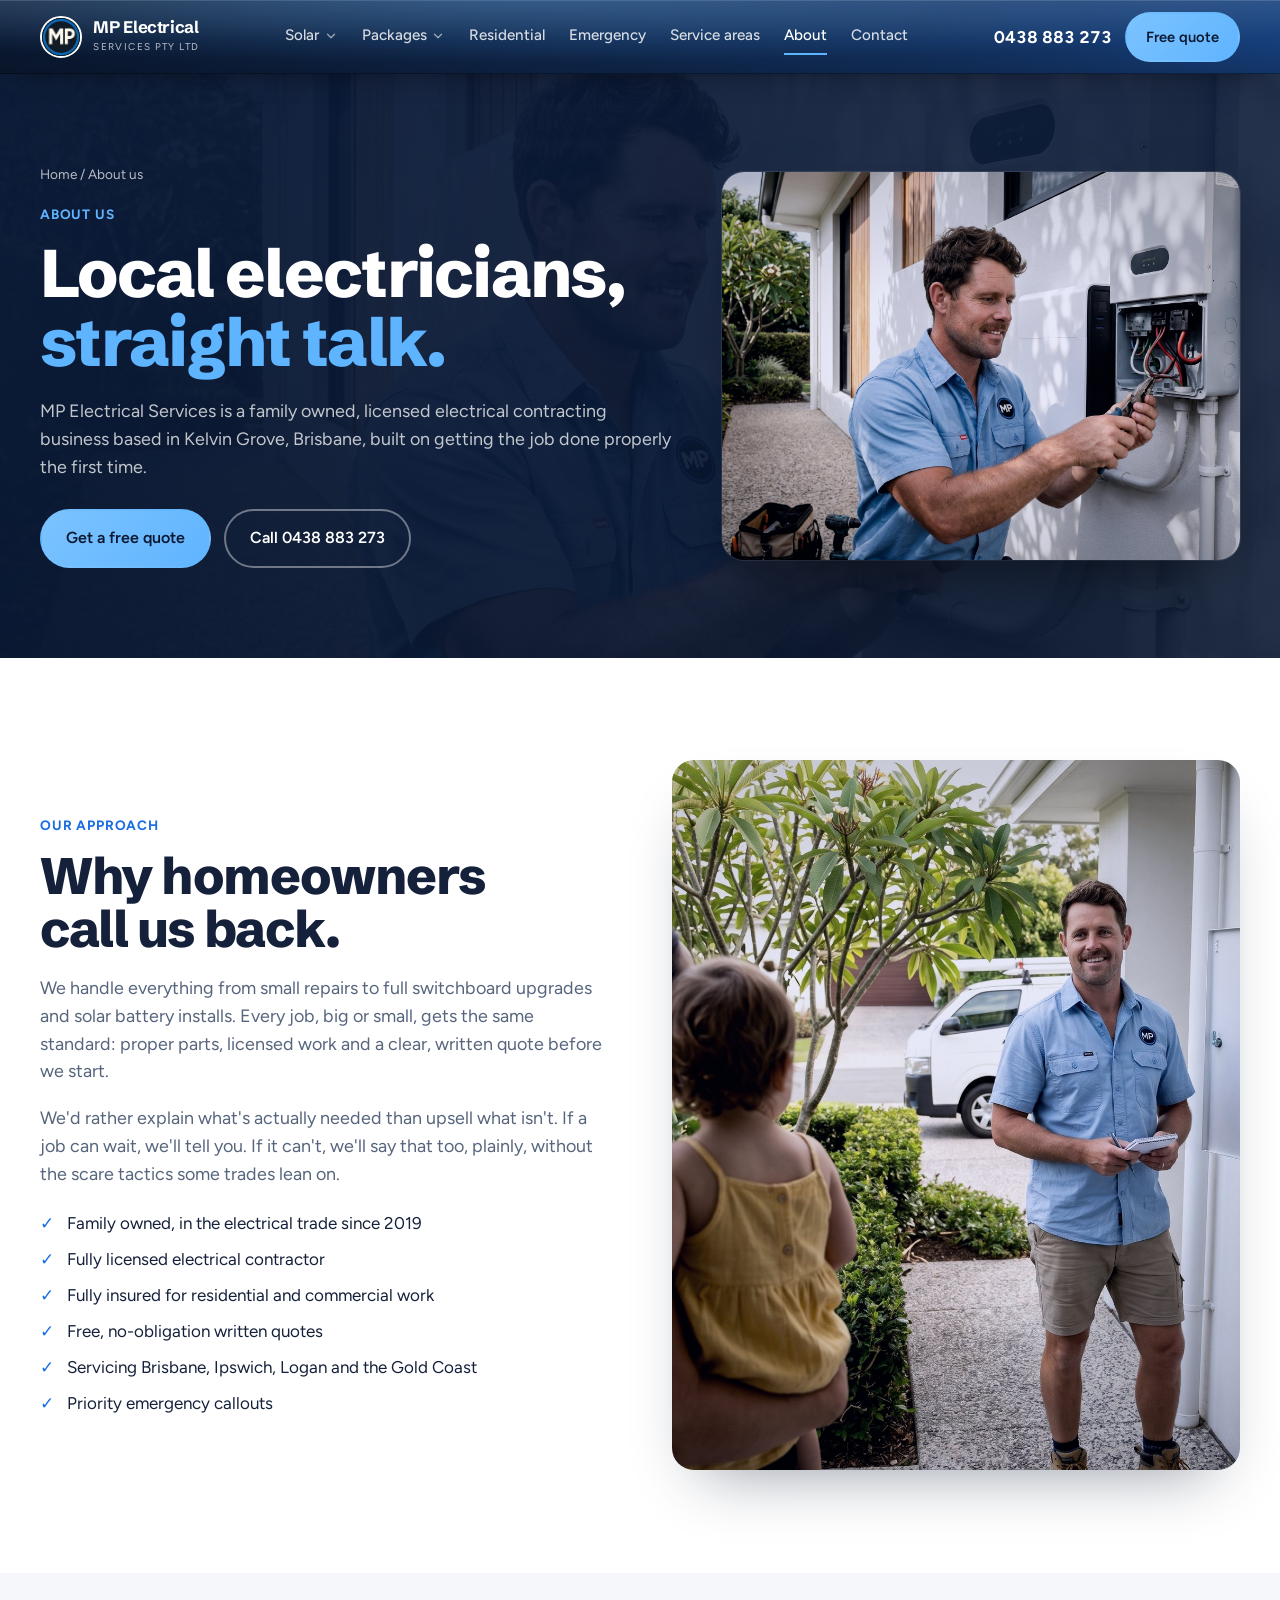
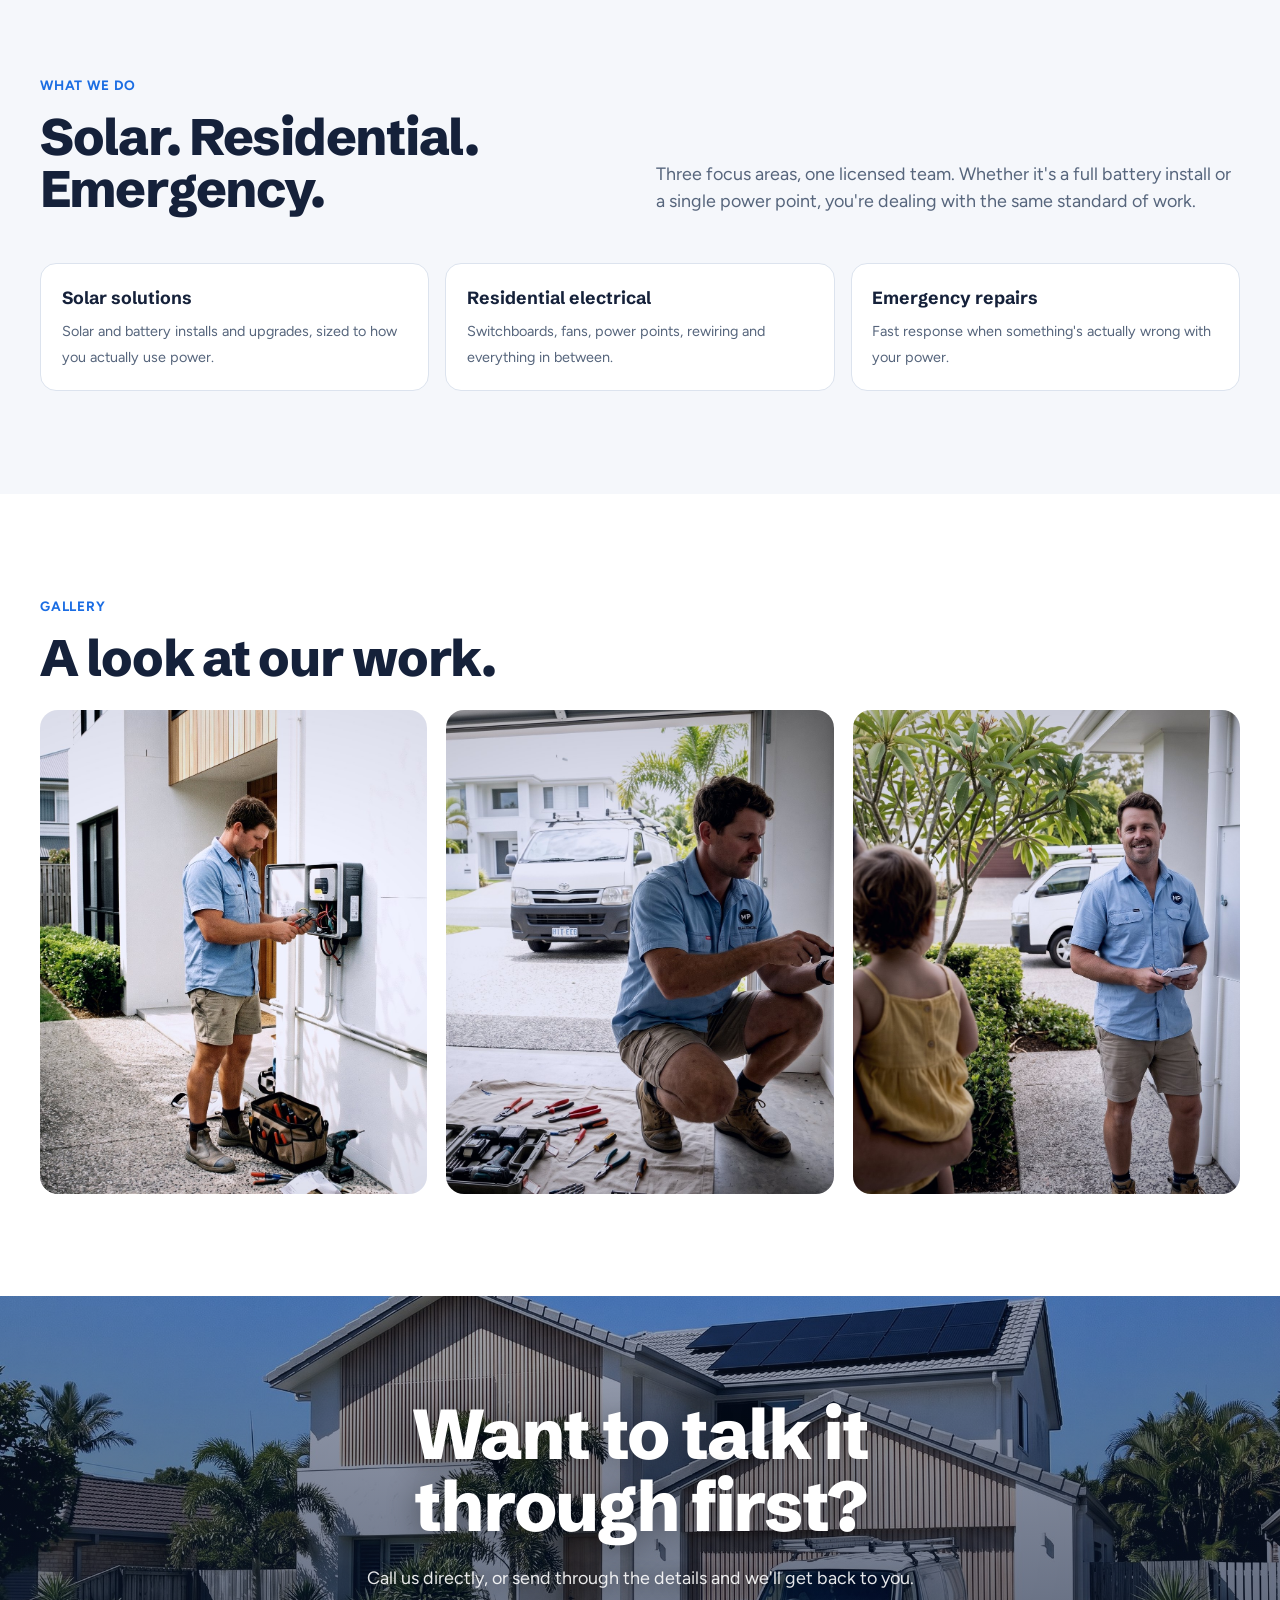
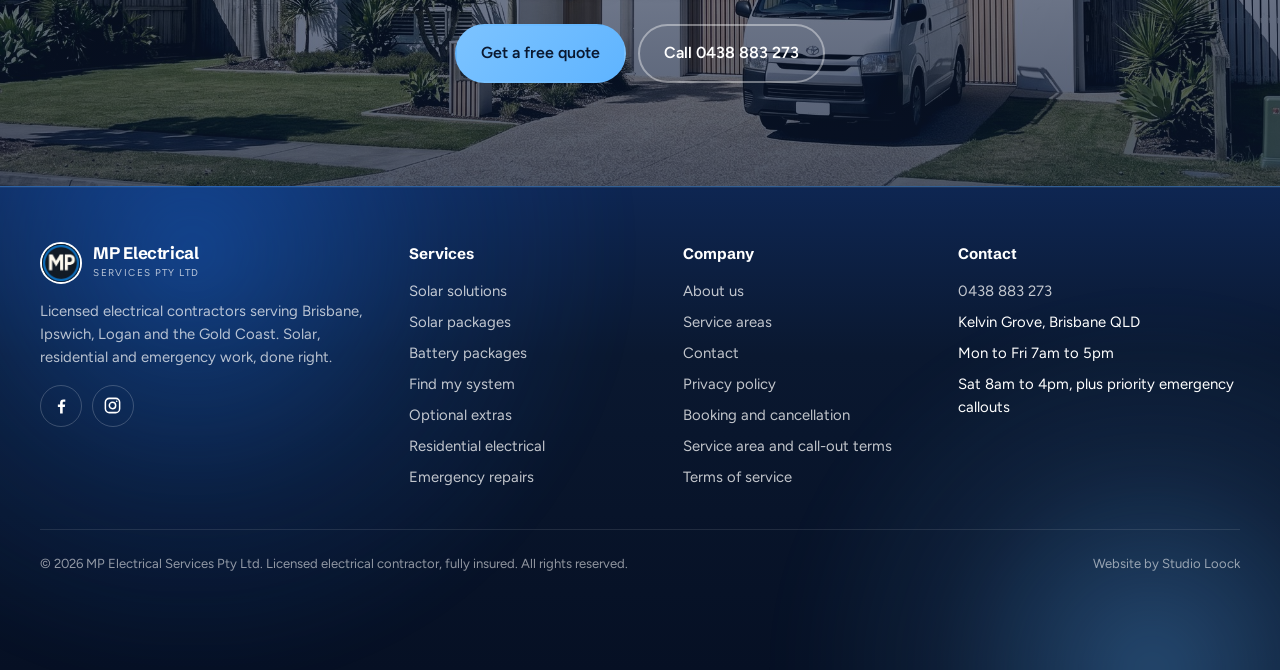
==== commit e5e3838b: "Since 2019" ====
--- a/about.html
+++ b/about.html
@@ -4,9 +4,9 @@
 <meta charset="utf-8">
 <meta name="viewport" content="width=device-width,initial-scale=1,viewport-fit=cover">
 <title>About MP Electrical Services | Family Owned Brisbane and Gold Coast Electricians</title>
-<meta name="description" content="MP Electrical Services is a family owned, licensed electrical contracting business based in Kelvin Grove, Brisbane, in the trade since 2013. Straight talk, written quotes, work done properly the first time.">
+<meta name="description" content="MP Electrical Services is a family owned, licensed electrical contracting business based in Kelvin Grove, Brisbane, in the trade since 2019. Straight talk, written quotes, work done properly the first time.">
 <link rel="canonical" href="https://mp-electrical.mockups.studioloock.co/about.html">
-<meta property="og:title" content="About MP Electrical Services | Family Owned Brisbane and Gold Coast Electricians"><meta property="og:description" content="MP Electrical Services is a family owned, licensed electrical contracting business based in Kelvin Grove, Brisbane, in the trade since 2013. Straight talk, written quotes, work done properly the first time."><meta property="og:type" content="website">
+<meta property="og:title" content="About MP Electrical Services | Family Owned Brisbane and Gold Coast Electricians"><meta property="og:description" content="MP Electrical Services is a family owned, licensed electrical contracting business based in Kelvin Grove, Brisbane, in the trade since 2019. Straight talk, written quotes, work done properly the first time."><meta property="og:type" content="website">
 <link rel="preconnect" href="https://fonts.googleapis.com"><link rel="preconnect" href="https://fonts.gstatic.com" crossorigin><link rel="stylesheet" href="https://fonts.googleapis.com/css2?family=Schibsted+Grotesk:wght@500;700;800&family=Figtree:wght@400;500;600;700&display=swap">
 <link rel="stylesheet" href="style.css?v=10">
 
@@ -44,7 +44,7 @@
   <div><div class="kicker">Our approach</div><h2>Why homeowners call us back.</h2>
     <p class="lede" style="margin:1.2rem 0">We handle everything from small repairs to full switchboard upgrades and solar battery installs. Every job, big or small, gets the same standard: proper parts, licensed work and a clear, written quote before we start.</p>
     <p class="lede" style="margin-bottom:1.4rem">We'd rather explain what's actually needed than upsell what isn't. If a job can wait, we'll tell you. If it can't, we'll say that too, plainly, without the scare tactics some trades lean on.</p>
-    <ul class="check"><li>Family owned, in the electrical trade since 2013</li><li>Fully licensed electrical contractor</li><li>Fully insured for residential and commercial work</li><li>Free, no-obligation written quotes</li><li>Servicing Brisbane, Ipswich, Logan and the Gold Coast</li><li>Priority emergency callouts</li></ul></div>
+    <ul class="check"><li>Family owned, in the electrical trade since 2019</li><li>Fully licensed electrical contractor</li><li>Fully insured for residential and commercial work</li><li>Free, no-obligation written quotes</li><li>Servicing Brisbane, Ipswich, Logan and the Gold Coast</li><li>Priority emergency callouts</li></ul></div>
   <img src="assets/customer.jpg" alt="Meyer chatting with a Gold Coast homeowner and her daughter">
 </div></section>
 <section class="paper"><div class="wrap"><div class="head"><div><div class="kicker">What we do</div><h2>Solar. Residential. Emergency.</h2></div><p class="lede">Three focus areas, one licensed team. Whether it's a full battery install or a single power point, you're dealing with the same standard of work.</p></div>
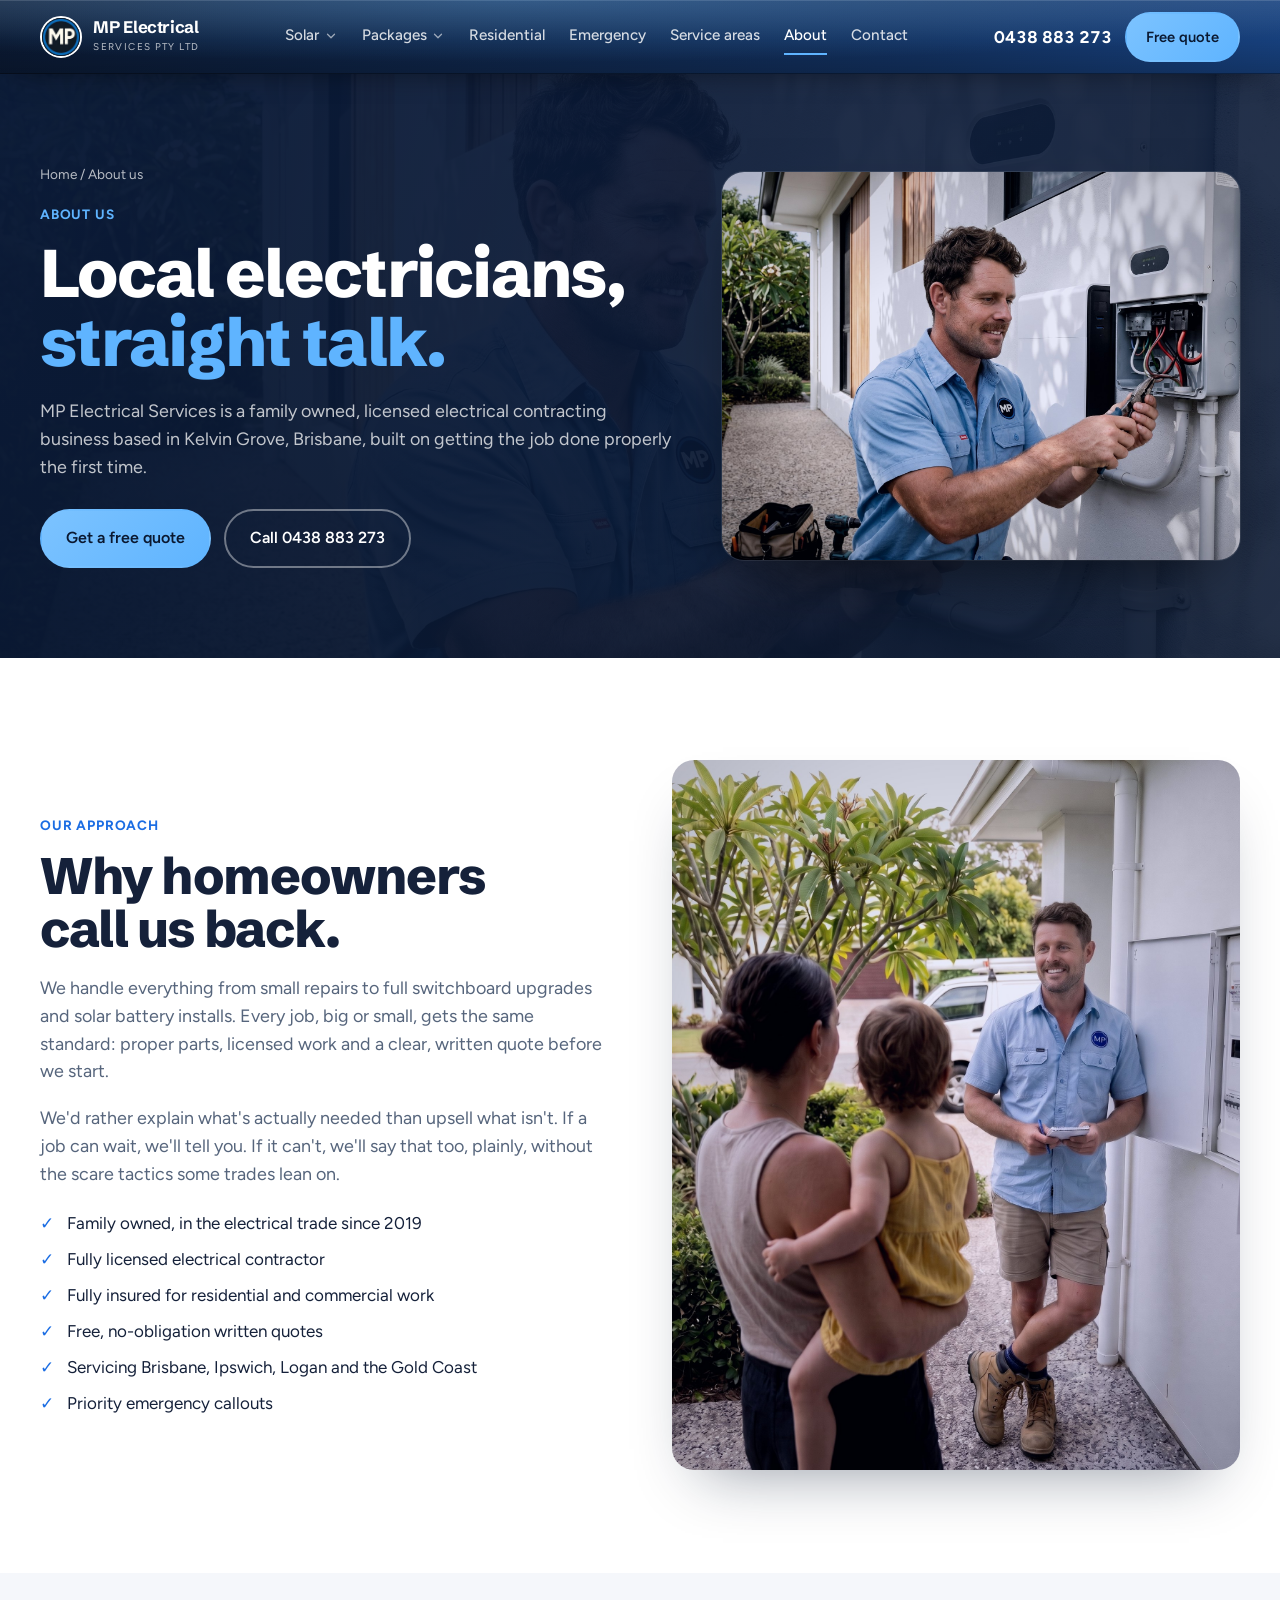
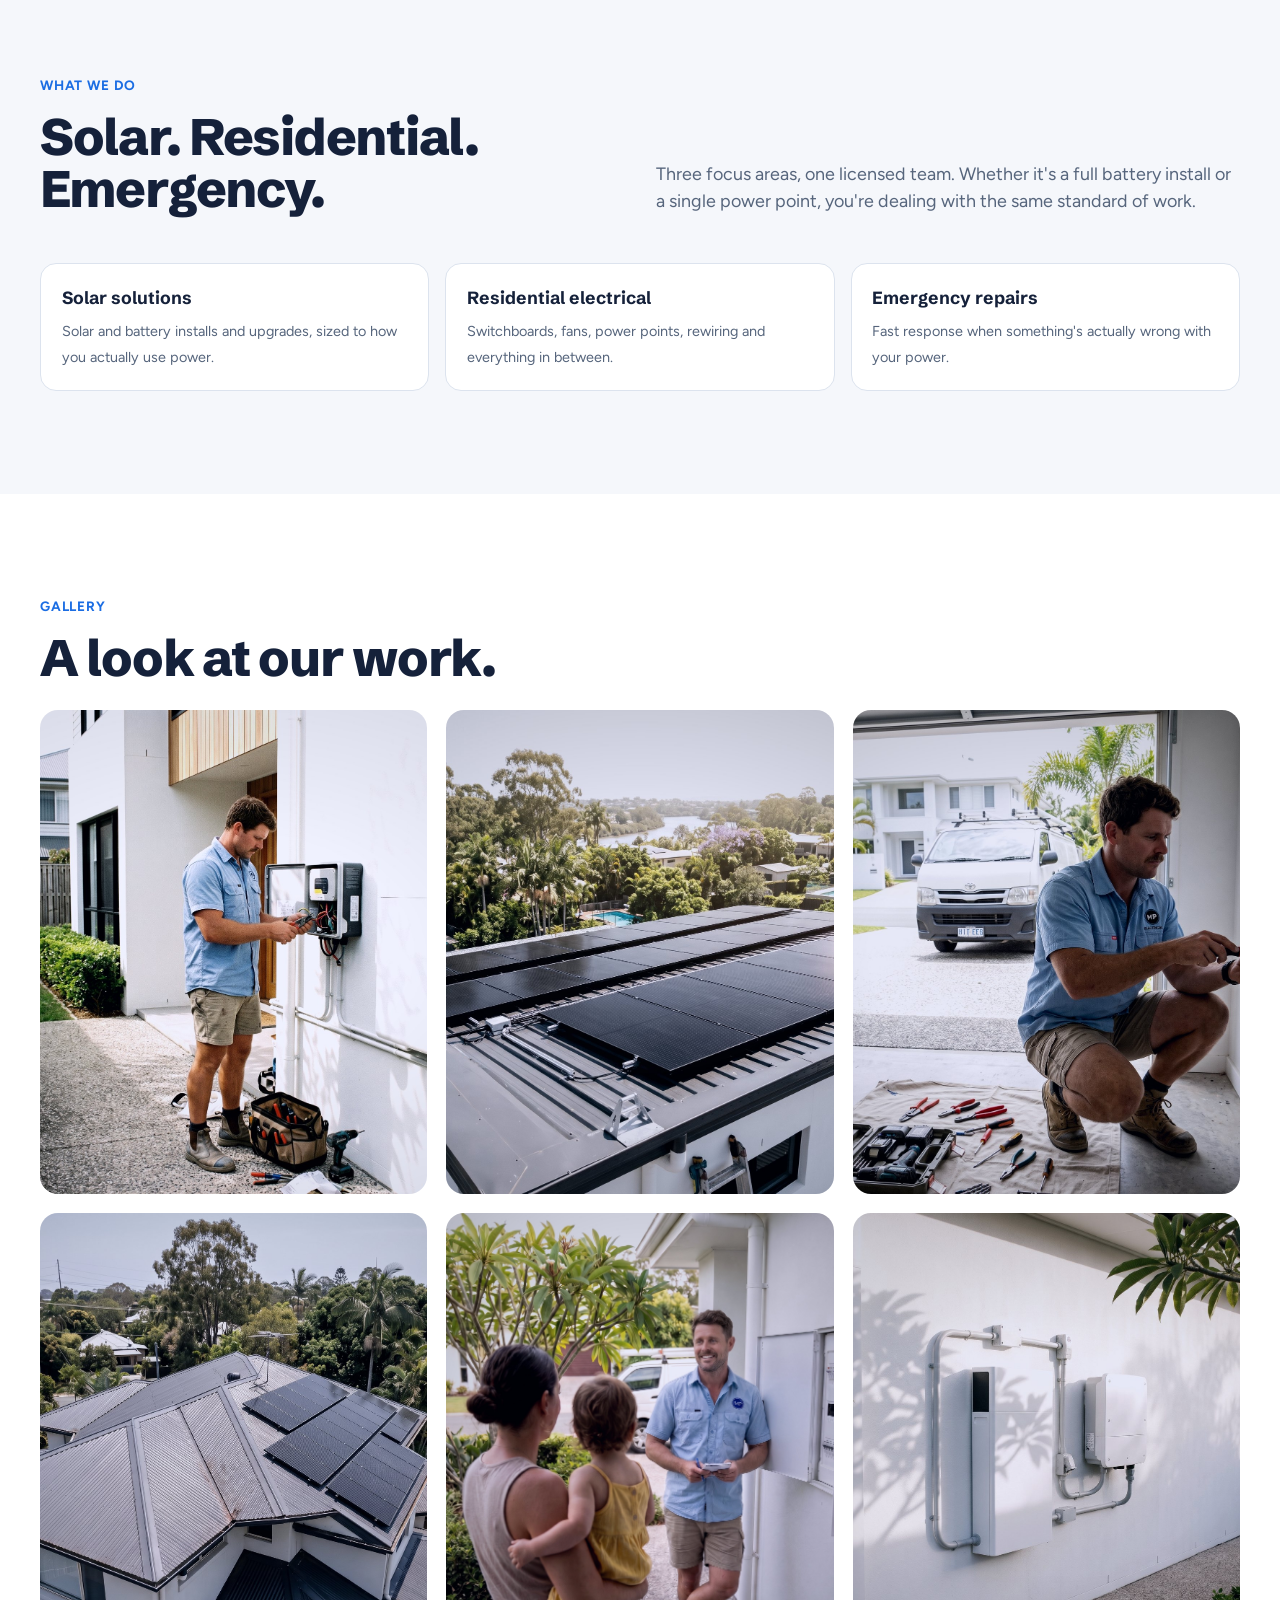
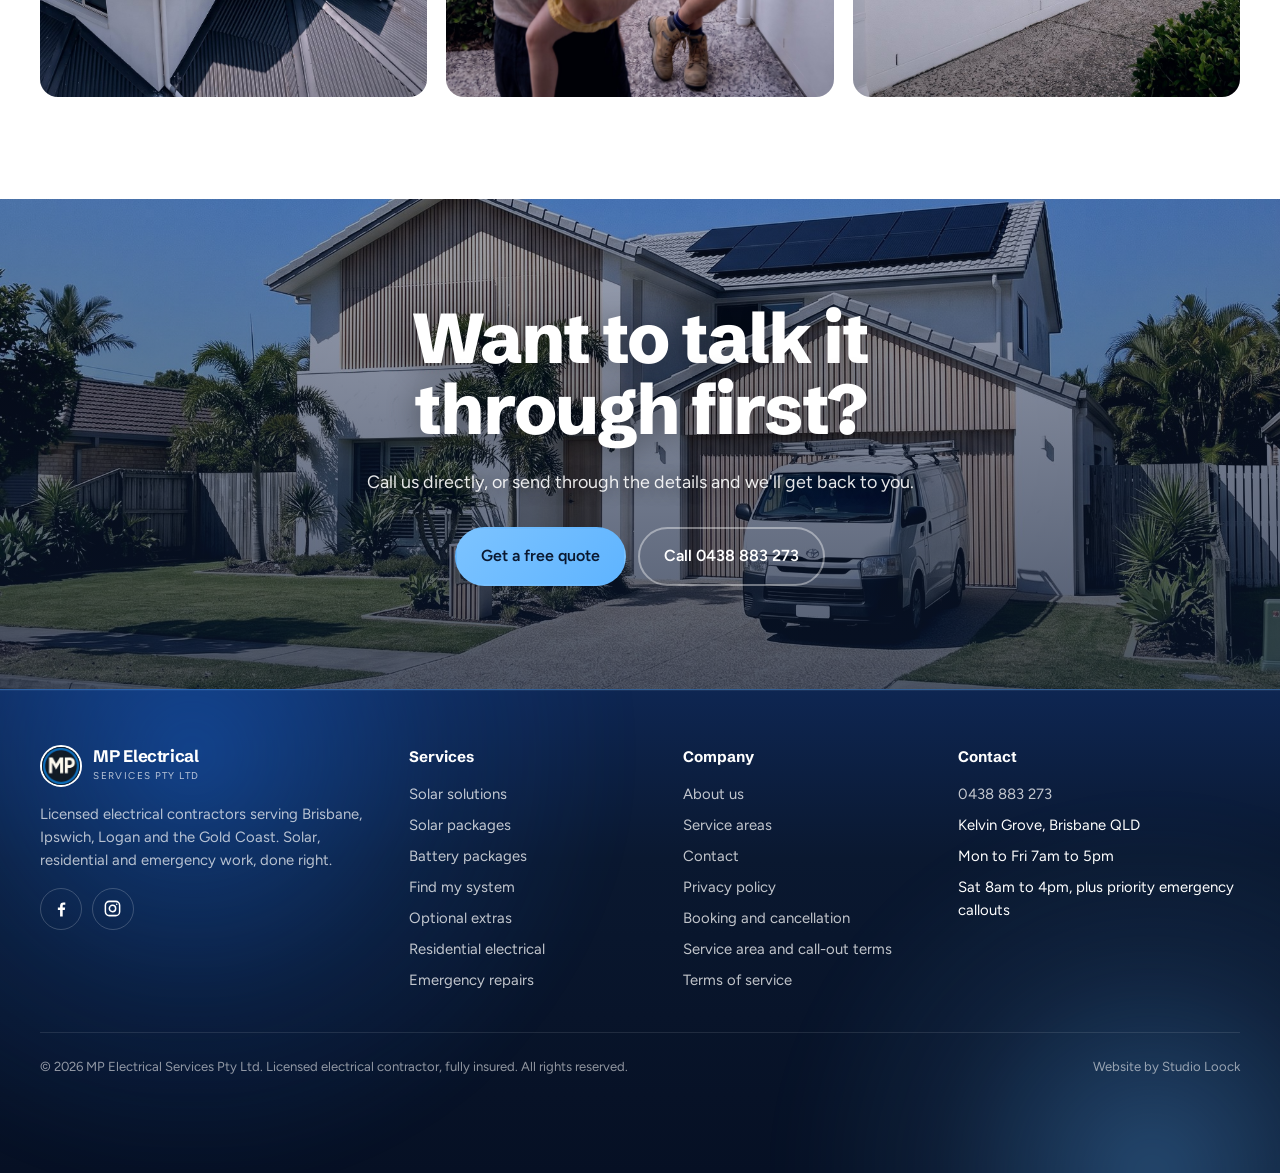
==== commit 3a2f392b: "About gallery" ====
--- a/about.html
+++ b/about.html
@@ -54,7 +54,7 @@
     <a href="emergency-repairs.html"><b>Emergency repairs</b><span>Fast response when something's actually wrong with your power.</span></a>
   </div></div></section>
 <section><div class="wrap"><div class="kicker">Gallery</div><h2 style="margin-bottom:1.6rem">A look at our work.</h2>
-  <div class="grid3"><img src="assets/inverter.jpg" alt="Meyer wiring a solar inverter" style="border-radius:18px;aspect-ratio:4/5;object-fit:cover;width:100%"><img src="assets/battery.jpg" alt="Home battery installation" style="border-radius:18px;aspect-ratio:4/5;object-fit:cover;width:100%"><img src="assets/customer.jpg" alt="Talking a homeowner through the job" style="border-radius:18px;aspect-ratio:4/5;object-fit:cover;width:100%"></div>
+  <div class="grid3"><img src="assets/inverter.jpg" alt="Meyer wiring a solar inverter" style="border-radius:18px;aspect-ratio:4/5;object-fit:cover;width:100%"><img src="assets/solar-array.jpg" alt="Completed all-black solar array on a Brisbane home" style="border-radius:18px;aspect-ratio:4/5;object-fit:cover;width:100%"><img src="assets/battery.jpg" alt="Home battery installation" style="border-radius:18px;aspect-ratio:4/5;object-fit:cover;width:100%"><img src="assets/after-roof.jpg" alt="Finished rooftop solar install" style="border-radius:18px;aspect-ratio:4/5;object-fit:cover;width:100%"><img src="assets/customer.jpg" alt="Talking a homeowner through the job" style="border-radius:18px;aspect-ratio:4/5;object-fit:cover;width:100%"><img src="assets/battery-unit.jpg" alt="Completed battery and inverter install" style="border-radius:18px;aspect-ratio:4/5;object-fit:cover;width:100%"></div>
 </div></section>
 <section class="cta"><div class="cta-bg" aria-hidden="true"></div><div class="wrap"><h2>Want to talk it through first?</h2><p>Call us directly, or send through the details and we'll get back to you.</p>
   <div class="actions"><a class="btn btn-sky" href="contact.html">Get a free quote</a><a class="btn btn-ghost" href="tel:+61438883273">Call 0438 883 273</a></div></div></section>
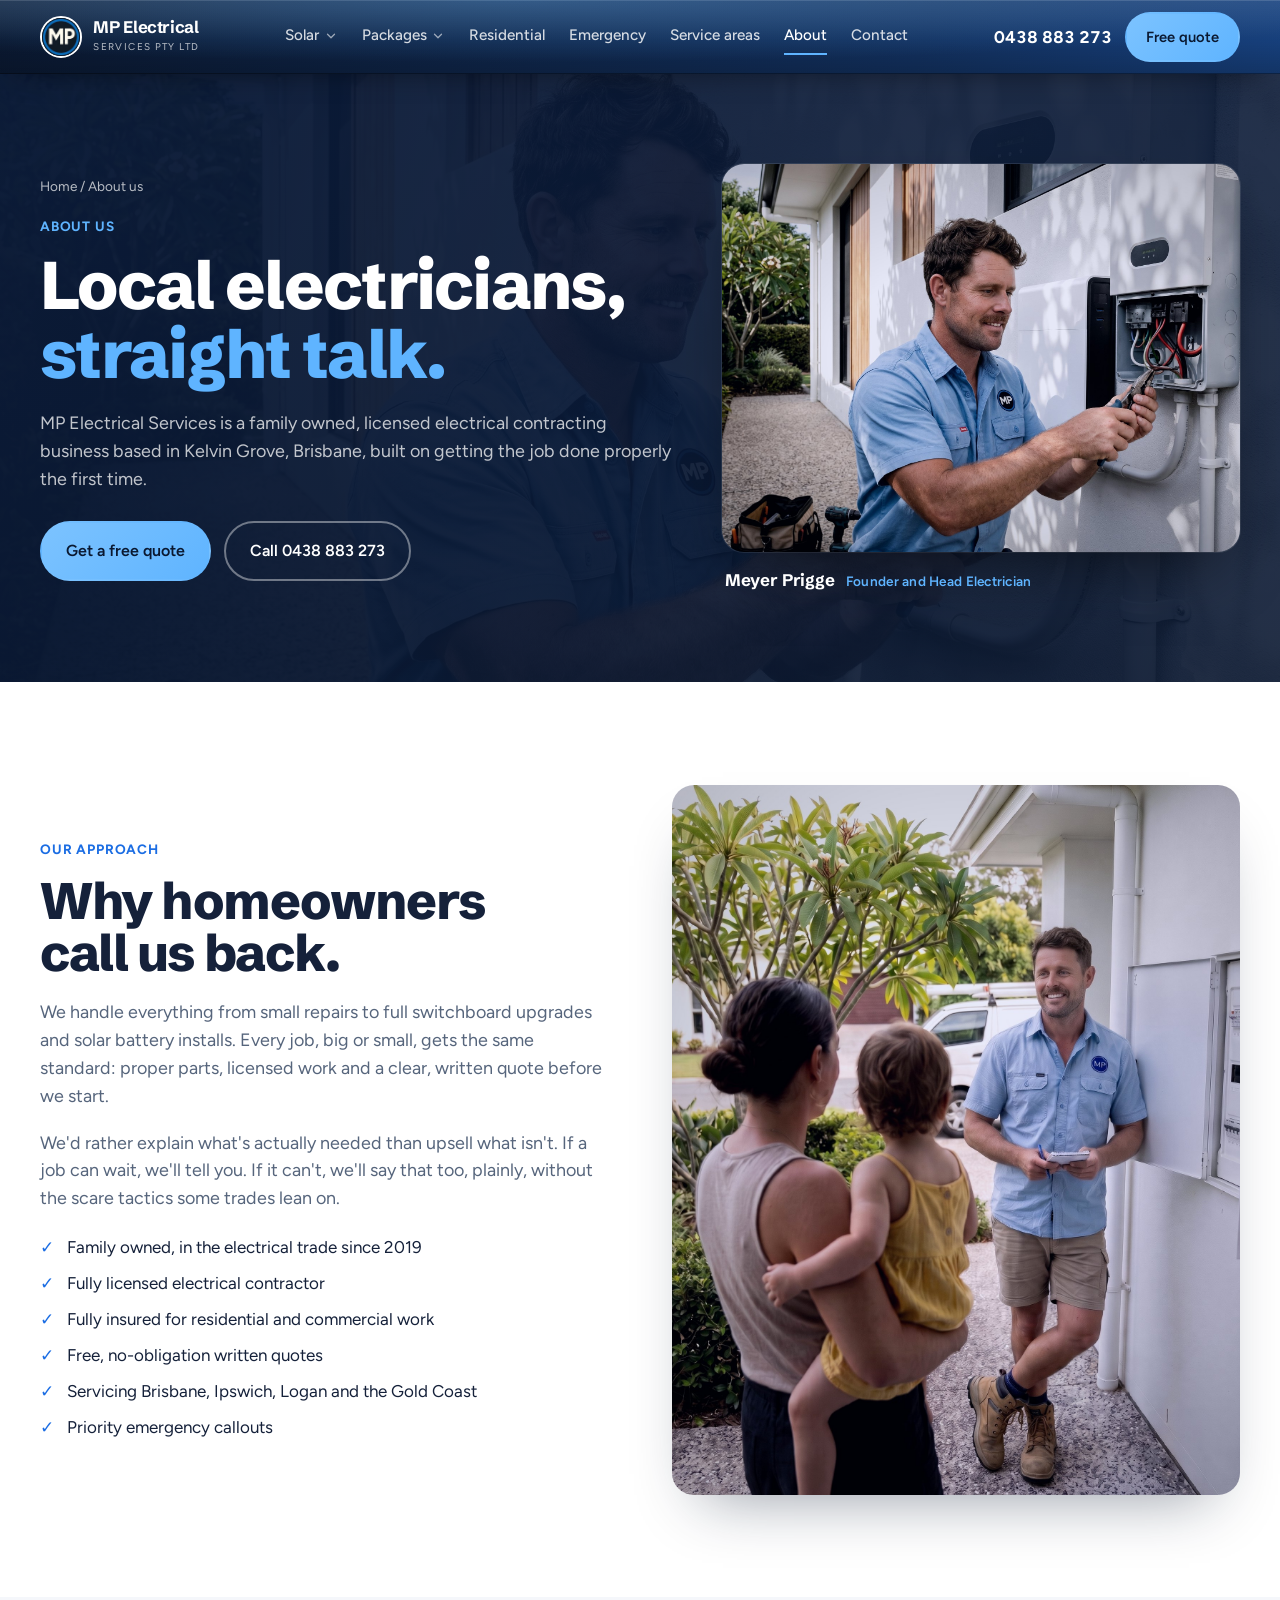
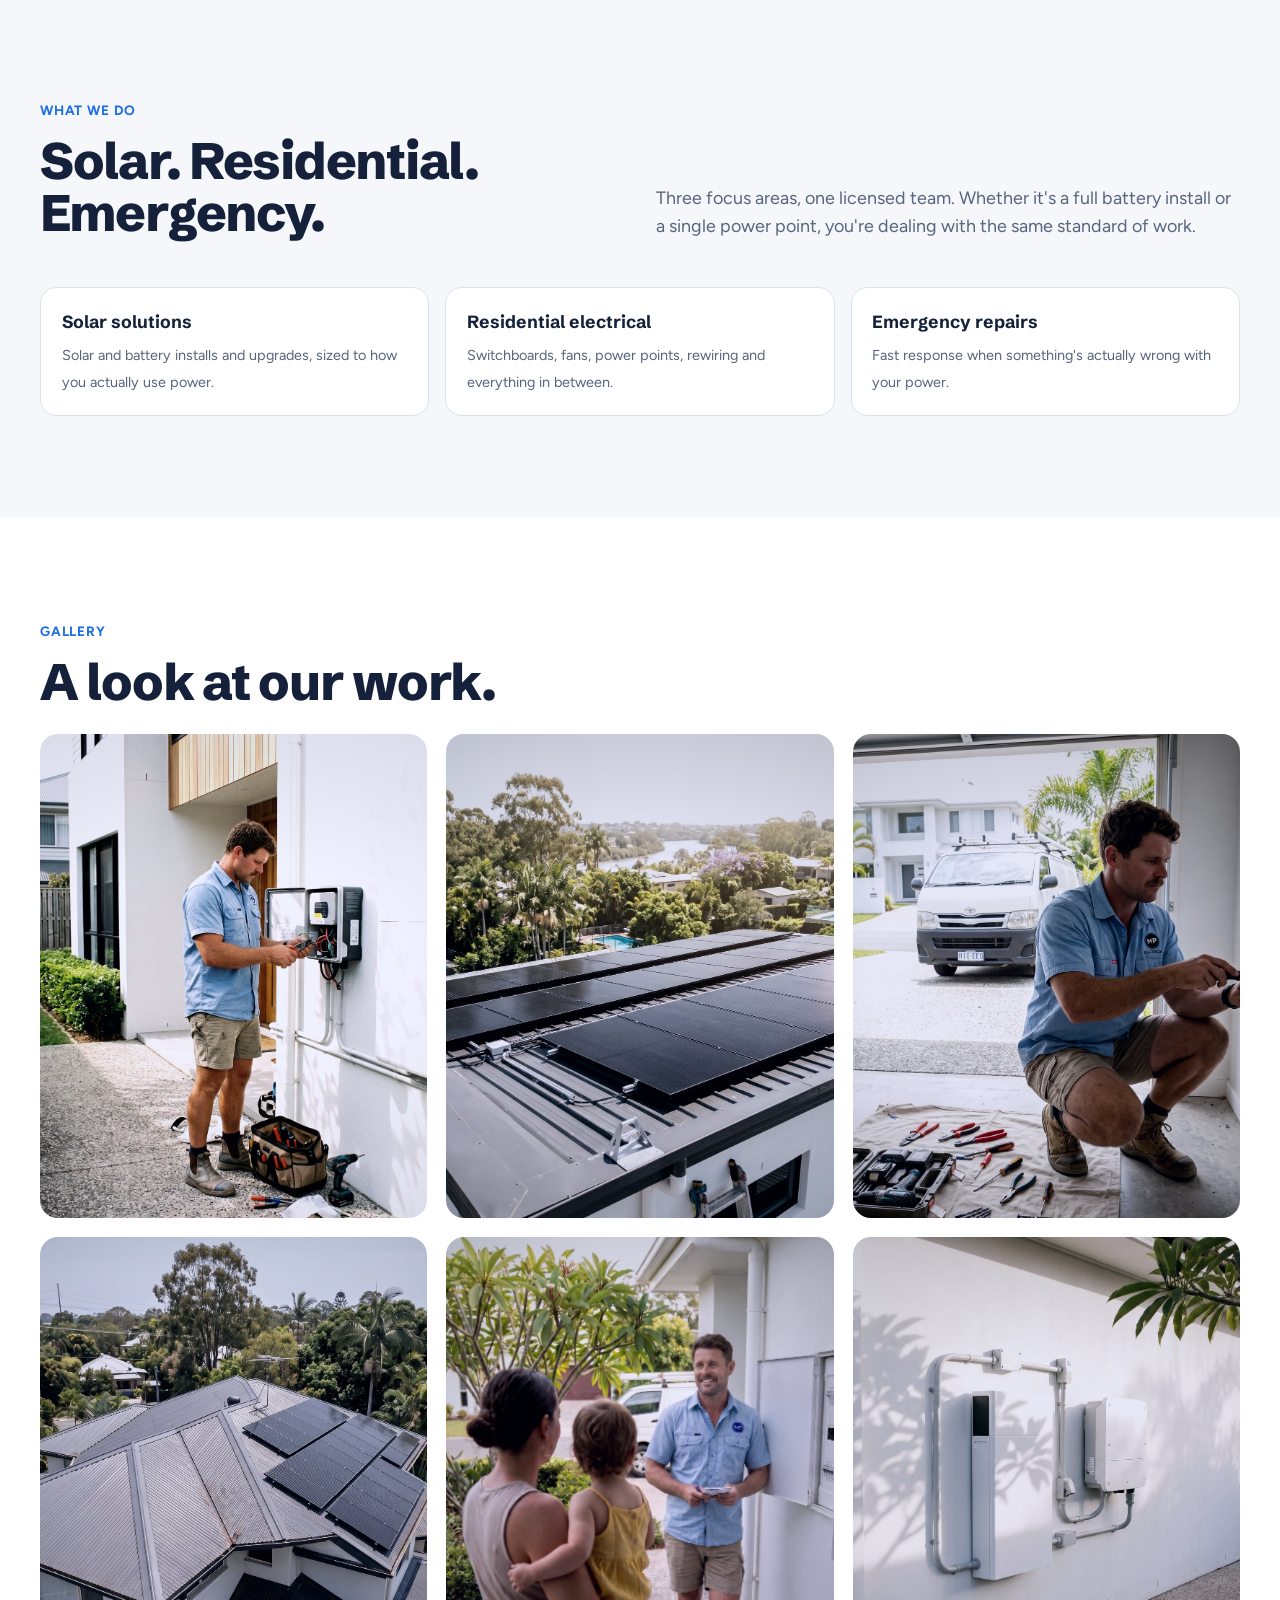
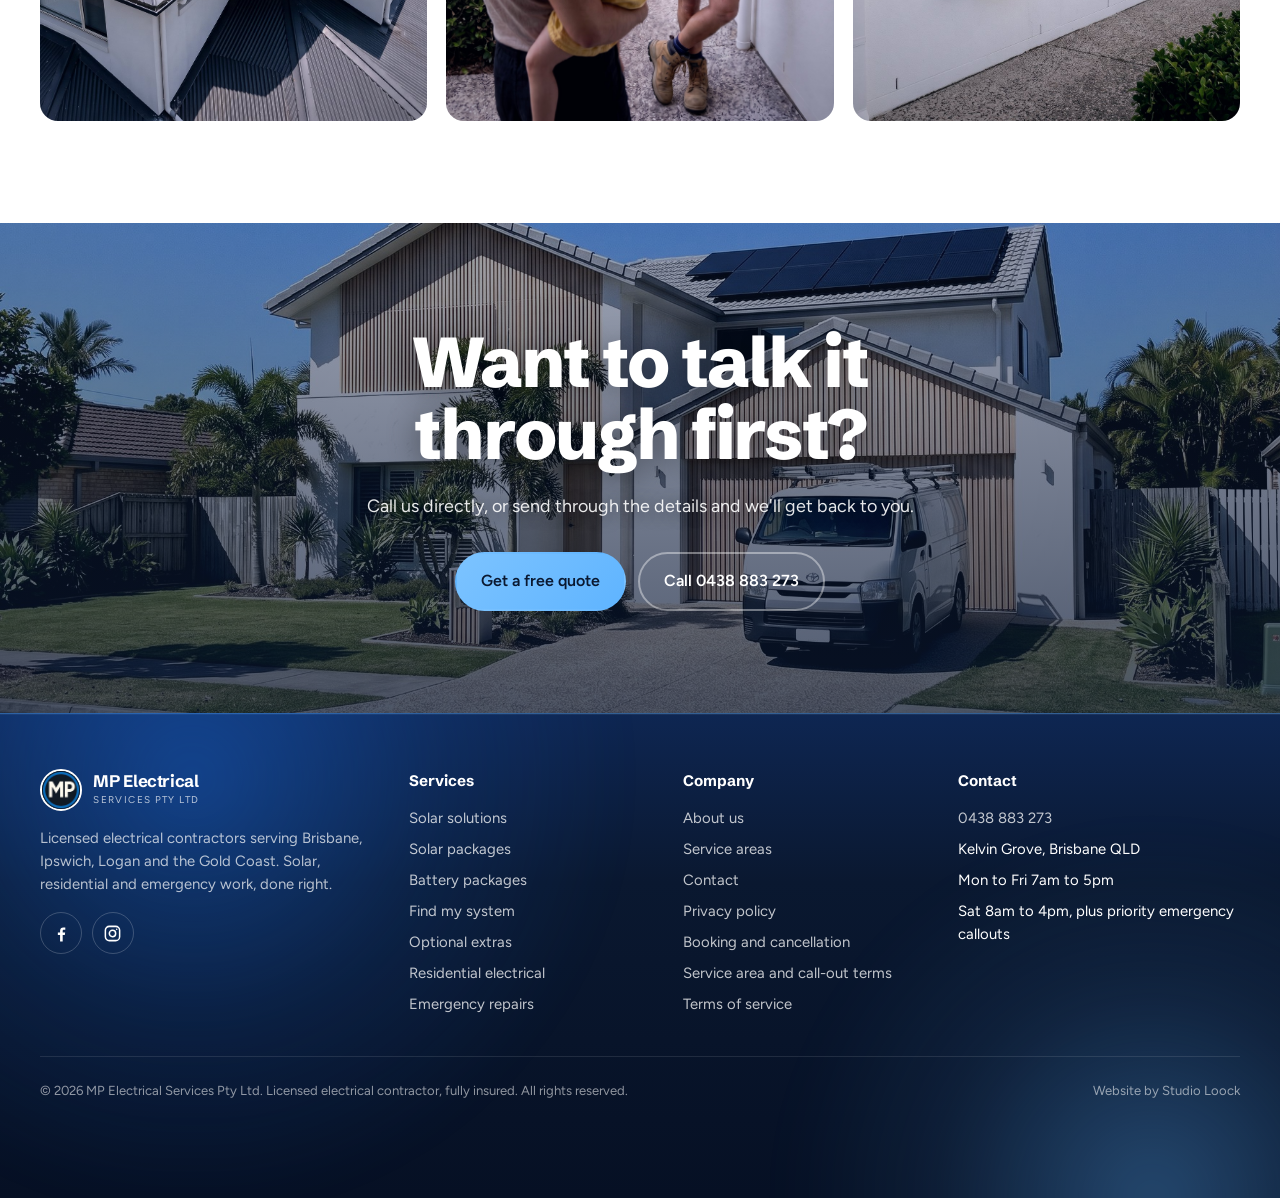
==== commit e4aa0d1e: "About hero caption" ====
--- a/about.html
+++ b/about.html
@@ -8,7 +8,7 @@
 <link rel="canonical" href="https://mp-electrical.mockups.studioloock.co/about.html">
 <meta property="og:title" content="About MP Electrical Services | Family Owned Brisbane and Gold Coast Electricians"><meta property="og:description" content="MP Electrical Services is a family owned, licensed electrical contracting business based in Kelvin Grove, Brisbane, in the trade since 2019. Straight talk, written quotes, work done properly the first time."><meta property="og:type" content="website">
 <link rel="preconnect" href="https://fonts.googleapis.com"><link rel="preconnect" href="https://fonts.gstatic.com" crossorigin><link rel="stylesheet" href="https://fonts.googleapis.com/css2?family=Schibsted+Grotesk:wght@500;700;800&family=Figtree:wght@400;500;600;700&display=swap">
-<link rel="stylesheet" href="style.css?v=10">
+<link rel="stylesheet" href="style.css?v=12">
 
 </head>
 <body>
@@ -39,7 +39,7 @@
 <main>
 <section class="phero on-dark"><div class="bg" style="background-image:url(assets/why.jpg)"></div><div class="wrap">
   <div><div class="crumbs"><a href="index.html">Home</a> / About us</div><div class="kicker">About us</div><h1>Local electricians, <span class='hi'>straight talk.</span></h1><p class="lede">MP Electrical Services is a family owned, licensed electrical contracting business based in Kelvin Grove, Brisbane, built on getting the job done properly the first time.</p><div class="actions"><a class="btn btn-sky" href="contact.html">Get a free quote</a><a class="btn btn-ghost" href="tel:+61438883273">Call 0438 883 273</a></div></div>
-  <img src="assets/why.jpg" alt="Meyer from MP Electrical on site at a Brisbane home"></div></section>
+  <figure class="phero-fig"><img src="assets/why.jpg" alt="Meyer Prigge, founder and head electrician at MP Electrical"><figcaption><b>Meyer Prigge</b><span>Founder and Head Electrician</span></figcaption></figure></div></section>
 <section><div class="wrap split">
   <div><div class="kicker">Our approach</div><h2>Why homeowners call us back.</h2>
     <p class="lede" style="margin:1.2rem 0">We handle everything from small repairs to full switchboard upgrades and solar battery installs. Every job, big or small, gets the same standard: proper parts, licensed work and a clear, written quote before we start.</p>
--- a/style.css
+++ b/style.css
@@ -435,3 +435,27 @@
 .ba-cap{margin-top:.8rem;color:var(--muted,#55617A);font-size:.95rem}
 .on-dark .ba-cap,.dark .ba-cap{color:rgba(255,255,255,.7)}
 @media(max-width:800px){.ba-grid{grid-template-columns:1fr}}
+
+/* before/after section v2 */
+.ba-sec{background:linear-gradient(180deg,#EAF2FE 0%,#F3F7FD 100%);border-top:1px solid #D6E4F8;border-bottom:1px solid #D6E4F8;position:relative;overflow:hidden}
+.ba-sec::before{content:"";position:absolute;right:-20vw;top:-30vw;width:60vw;height:60vw;border-radius:50%;background:radial-gradient(circle,rgba(95,180,255,.22) 0%,transparent 65%);pointer-events:none}
+.ba-sec .wrap{position:relative}
+.ba-split{display:grid;grid-template-columns:1.15fr .85fr;gap:3rem;align-items:center}
+.ba-split .ba{aspect-ratio:4/3}
+.ba-copy .kicker{margin-bottom:.9rem}
+.ba-copy h2{margin-bottom:1rem}
+.ba-copy .lede{margin-bottom:1.4rem}
+.ba-list{list-style:none;margin:0 0 1.6rem;padding:0;display:grid;gap:.7rem}
+.ba-list li{display:grid;grid-template-columns:28px 1fr;gap:.7rem;align-items:start;font-size:.98rem;color:var(--text)}
+.ba-list li i{width:28px;height:28px;border-radius:8px;background:linear-gradient(135deg,#2A7BEA,#1257BD);display:grid;place-items:center;color:#fff;font-style:normal;font-weight:800;font-size:.85rem;box-shadow:0 6px 12px -6px rgba(27,109,227,.6)}
+.ba-list li b{display:block;font-family:'Schibsted Grotesk',sans-serif;letter-spacing:-.01em}
+.ba-list li span{color:var(--steel);font-size:.92rem}
+.ba-sec .ba-cap{color:var(--steel)}
+@media(max-width:900px){.ba-split{grid-template-columns:1fr;gap:1.6rem}.ba-split .ba{aspect-ratio:3/2}.ba-split .ba-copy{order:-1}}
+
+/* about hero caption */
+.phero-fig{margin:0}
+.phero-fig figcaption{display:flex;align-items:baseline;gap:.7rem;margin-top:.9rem;padding-left:.2rem}
+.phero-fig figcaption b{font-family:'Schibsted Grotesk',sans-serif;font-size:1.05rem;letter-spacing:-.01em;color:#fff}
+.phero-fig figcaption span{font-size:.85rem;color:var(--sky);font-weight:600;letter-spacing:.02em}
+@media(max-width:520px){.phero-fig figcaption{flex-direction:column;gap:.1rem}}
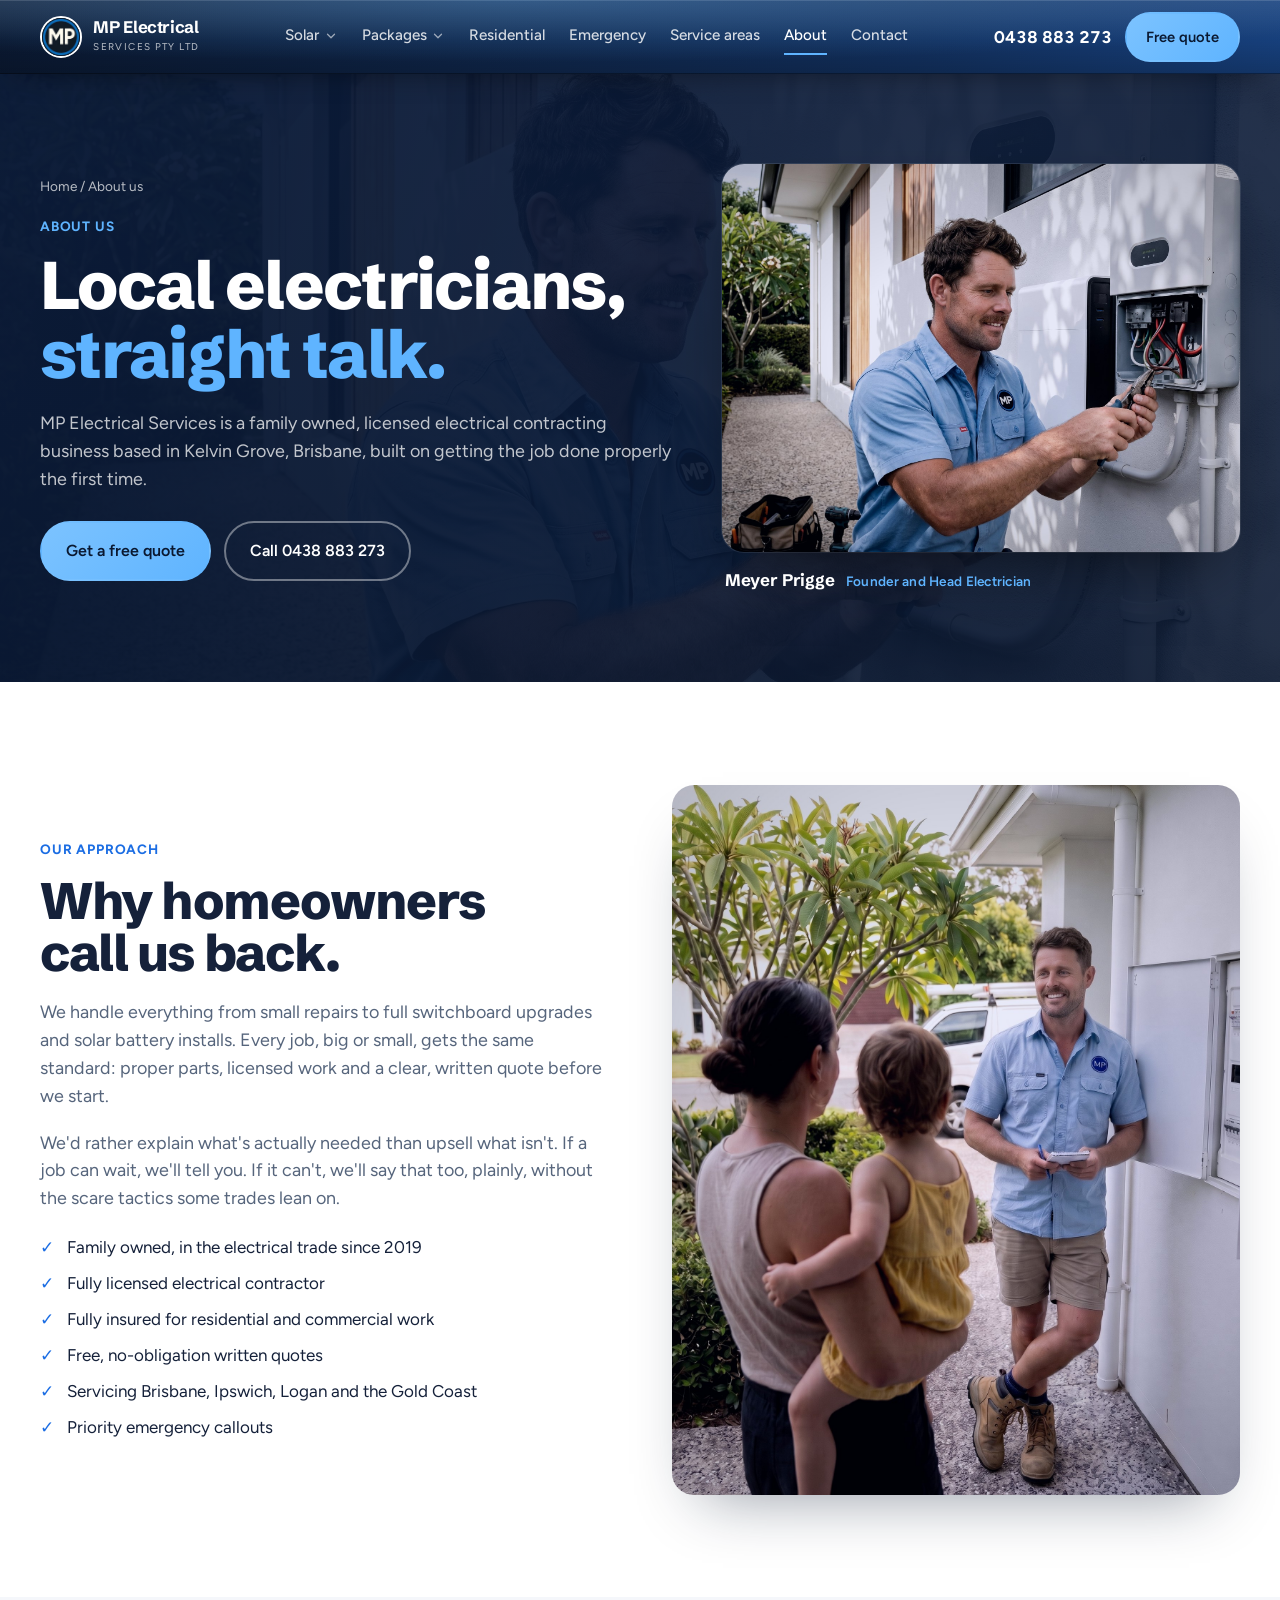
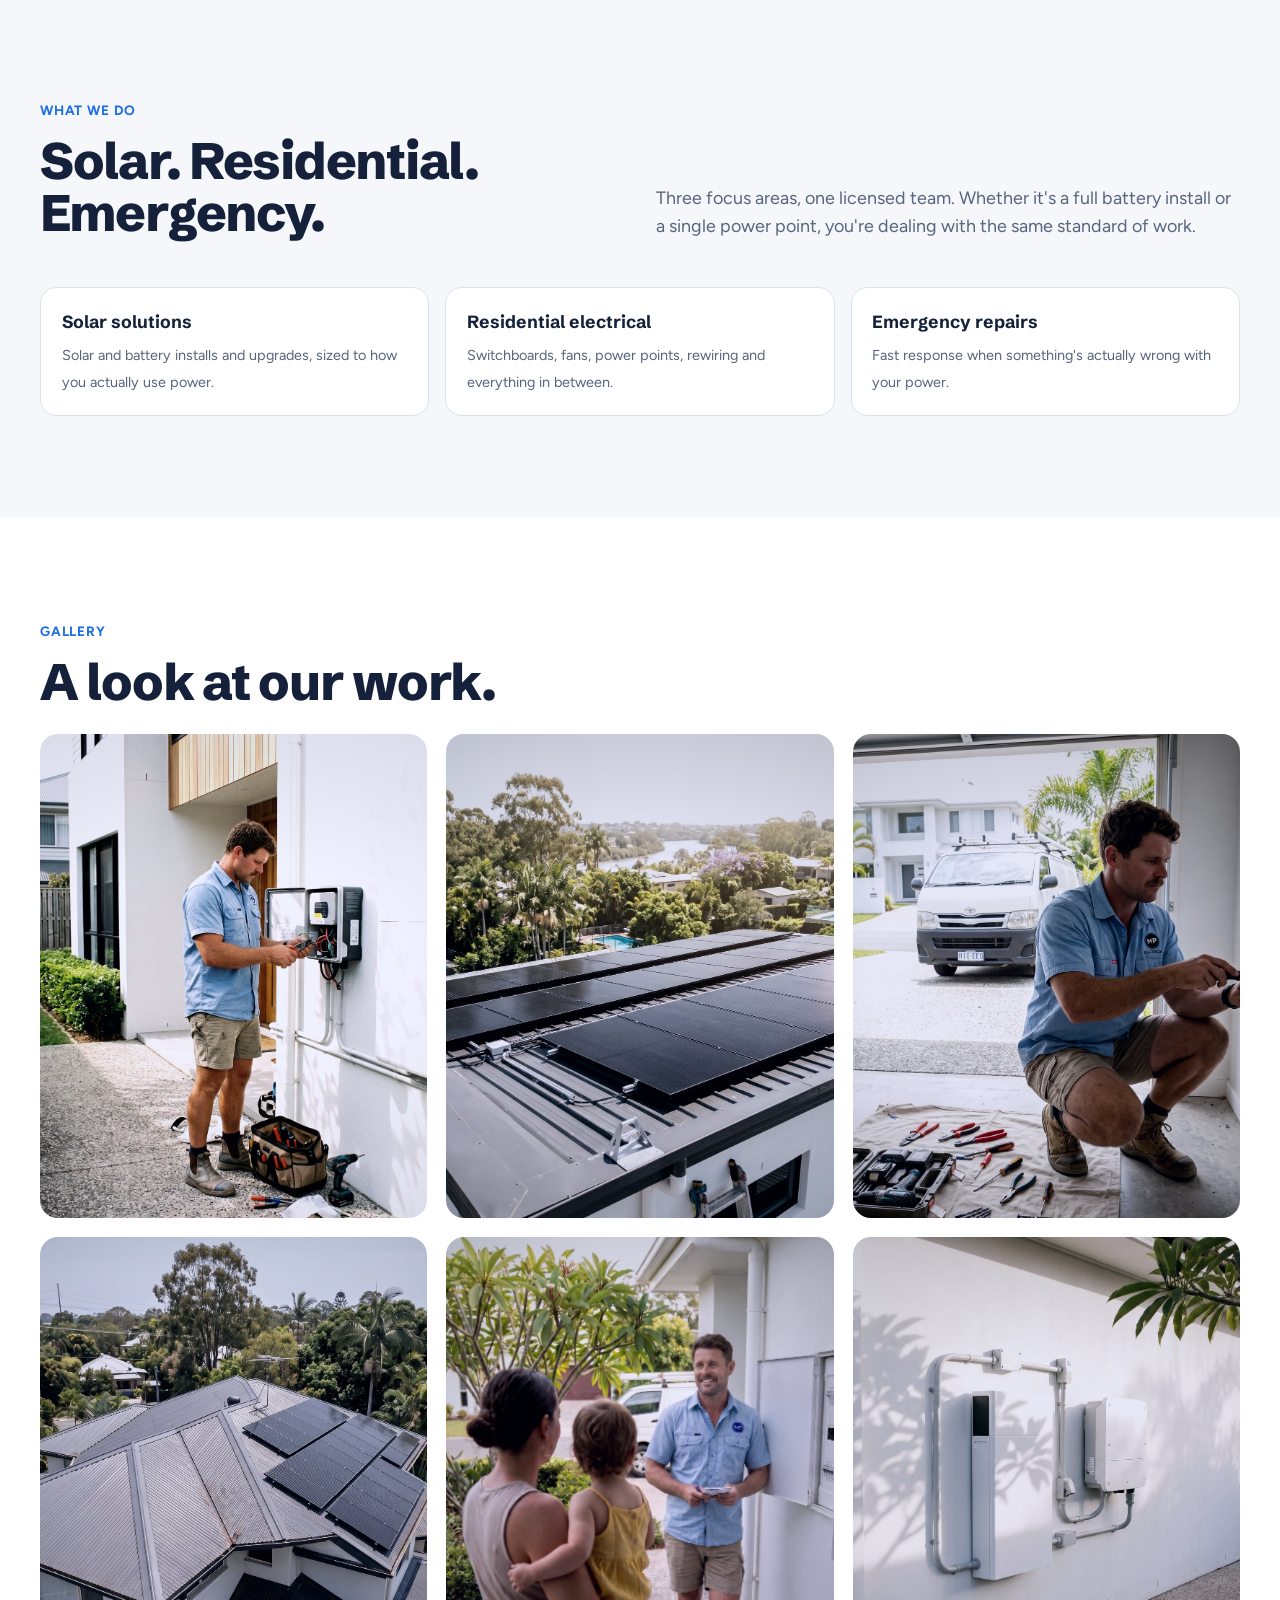
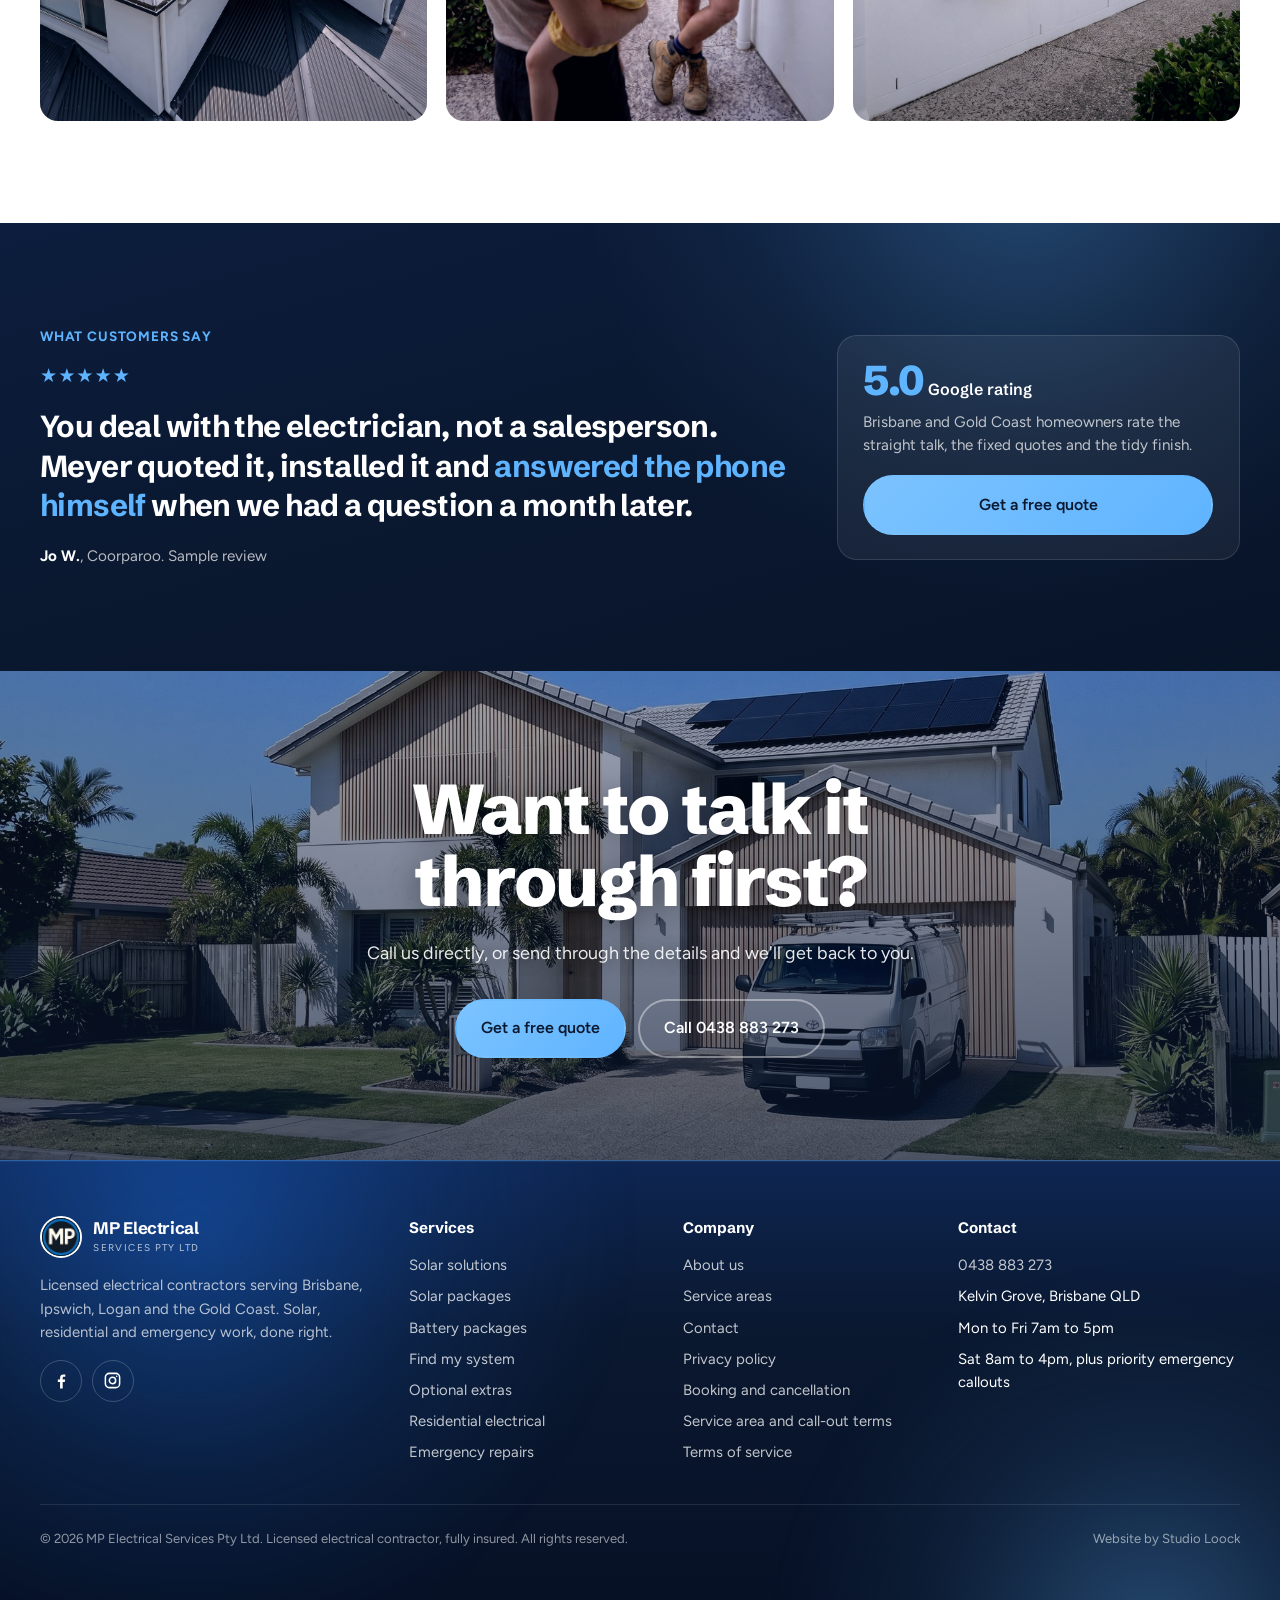
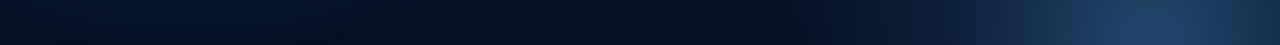
==== commit 50a03997: "Review bands" ====
--- a/about.html
+++ b/about.html
@@ -8,7 +8,7 @@
 <link rel="canonical" href="https://mp-electrical.mockups.studioloock.co/about.html">
 <meta property="og:title" content="About MP Electrical Services | Family Owned Brisbane and Gold Coast Electricians"><meta property="og:description" content="MP Electrical Services is a family owned, licensed electrical contracting business based in Kelvin Grove, Brisbane, in the trade since 2019. Straight talk, written quotes, work done properly the first time."><meta property="og:type" content="website">
 <link rel="preconnect" href="https://fonts.googleapis.com"><link rel="preconnect" href="https://fonts.gstatic.com" crossorigin><link rel="stylesheet" href="https://fonts.googleapis.com/css2?family=Schibsted+Grotesk:wght@500;700;800&family=Figtree:wght@400;500;600;700&display=swap">
-<link rel="stylesheet" href="style.css?v=12">
+<link rel="stylesheet" href="style.css?v=13">
 
 </head>
 <body>
@@ -56,6 +56,10 @@
 <section><div class="wrap"><div class="kicker">Gallery</div><h2 style="margin-bottom:1.6rem">A look at our work.</h2>
   <div class="grid3"><img src="assets/inverter.jpg" alt="Meyer wiring a solar inverter" style="border-radius:18px;aspect-ratio:4/5;object-fit:cover;width:100%"><img src="assets/solar-array.jpg" alt="Completed all-black solar array on a Brisbane home" style="border-radius:18px;aspect-ratio:4/5;object-fit:cover;width:100%"><img src="assets/battery.jpg" alt="Home battery installation" style="border-radius:18px;aspect-ratio:4/5;object-fit:cover;width:100%"><img src="assets/after-roof.jpg" alt="Finished rooftop solar install" style="border-radius:18px;aspect-ratio:4/5;object-fit:cover;width:100%"><img src="assets/customer.jpg" alt="Talking a homeowner through the job" style="border-radius:18px;aspect-ratio:4/5;object-fit:cover;width:100%"><img src="assets/battery-unit.jpg" alt="Completed battery and inverter install" style="border-radius:18px;aspect-ratio:4/5;object-fit:cover;width:100%"></div>
 </div></section>
+<section class="dark rvband"><div class="glow" aria-hidden="true"></div><div class="wrap">
+  <div><div class="kicker">What customers say</div><div class="stars">★★★★★</div><blockquote>You deal with the electrician, not a salesperson. Meyer quoted it, installed it and <span class="hi">answered the phone himself</span> when we had a question a month later.</blockquote><cite><b>Jo W.</b>, Coorparoo. <span class="tc" title="Replace with MP's actual Google reviews">Sample review</span></cite></div>
+  <div class="rvside"><div class="big">5.0<small>Google rating</small></div><p>Brisbane and Gold Coast homeowners rate the straight talk, the fixed quotes and the tidy finish.</p><a class="btn btn-sky" href="contact.html">Get a free quote</a></div>
+</div></section>
 <section class="cta"><div class="cta-bg" aria-hidden="true"></div><div class="wrap"><h2>Want to talk it through first?</h2><p>Call us directly, or send through the details and we'll get back to you.</p>
   <div class="actions"><a class="btn btn-sky" href="contact.html">Get a free quote</a><a class="btn btn-ghost" href="tel:+61438883273">Call 0438 883 273</a></div></div></section>
 </main>
--- a/style.css
+++ b/style.css
@@ -459,3 +459,19 @@
 .phero-fig figcaption b{font-family:'Schibsted Grotesk',sans-serif;font-size:1.05rem;letter-spacing:-.01em;color:#fff}
 .phero-fig figcaption span{font-size:.85rem;color:var(--sky);font-weight:600;letter-spacing:.02em}
 @media(max-width:520px){.phero-fig figcaption{flex-direction:column;gap:.1rem}}
+
+/* review band (inner pages) */
+.rvband{position:relative;overflow:hidden}
+.rvband .glow{bottom:auto;top:-40vw;left:80%}
+.rvband .wrap{position:relative;display:grid;grid-template-columns:1.3fr .7fr;gap:3rem;align-items:center}
+.rvband .stars{font-size:1.2rem;margin-bottom:1rem}
+.rvband blockquote{margin:0;font-family:'Schibsted Grotesk',sans-serif;font-weight:700;font-size:clamp(1.35rem,2.4vw,1.9rem);line-height:1.3;letter-spacing:-.02em;text-wrap:balance}
+.rvband blockquote .hi{color:var(--sky)}
+.rvband cite{display:block;font-style:normal;margin-top:1.2rem;color:rgba(255,255,255,.7);font-size:.95rem}
+.rvband cite b{color:#fff;font-weight:700}
+.rvside{background:rgba(255,255,255,.06);border:1px solid rgba(255,255,255,.12);border-radius:20px;padding:1.5rem 1.6rem}
+.rvside .big{font-family:'Schibsted Grotesk',sans-serif;font-size:2.6rem;font-weight:800;letter-spacing:-.04em;line-height:1;color:var(--sky)}
+.rvside .big small{font-size:1rem;font-weight:600;letter-spacing:0;color:#fff;margin-left:.3rem}
+.rvside p{color:rgba(255,255,255,.72);font-size:.95rem;margin:.6rem 0 1.1rem}
+.rvside .btn{width:100%}
+@media(max-width:900px){.rvband .wrap{grid-template-columns:1fr;gap:1.6rem}}
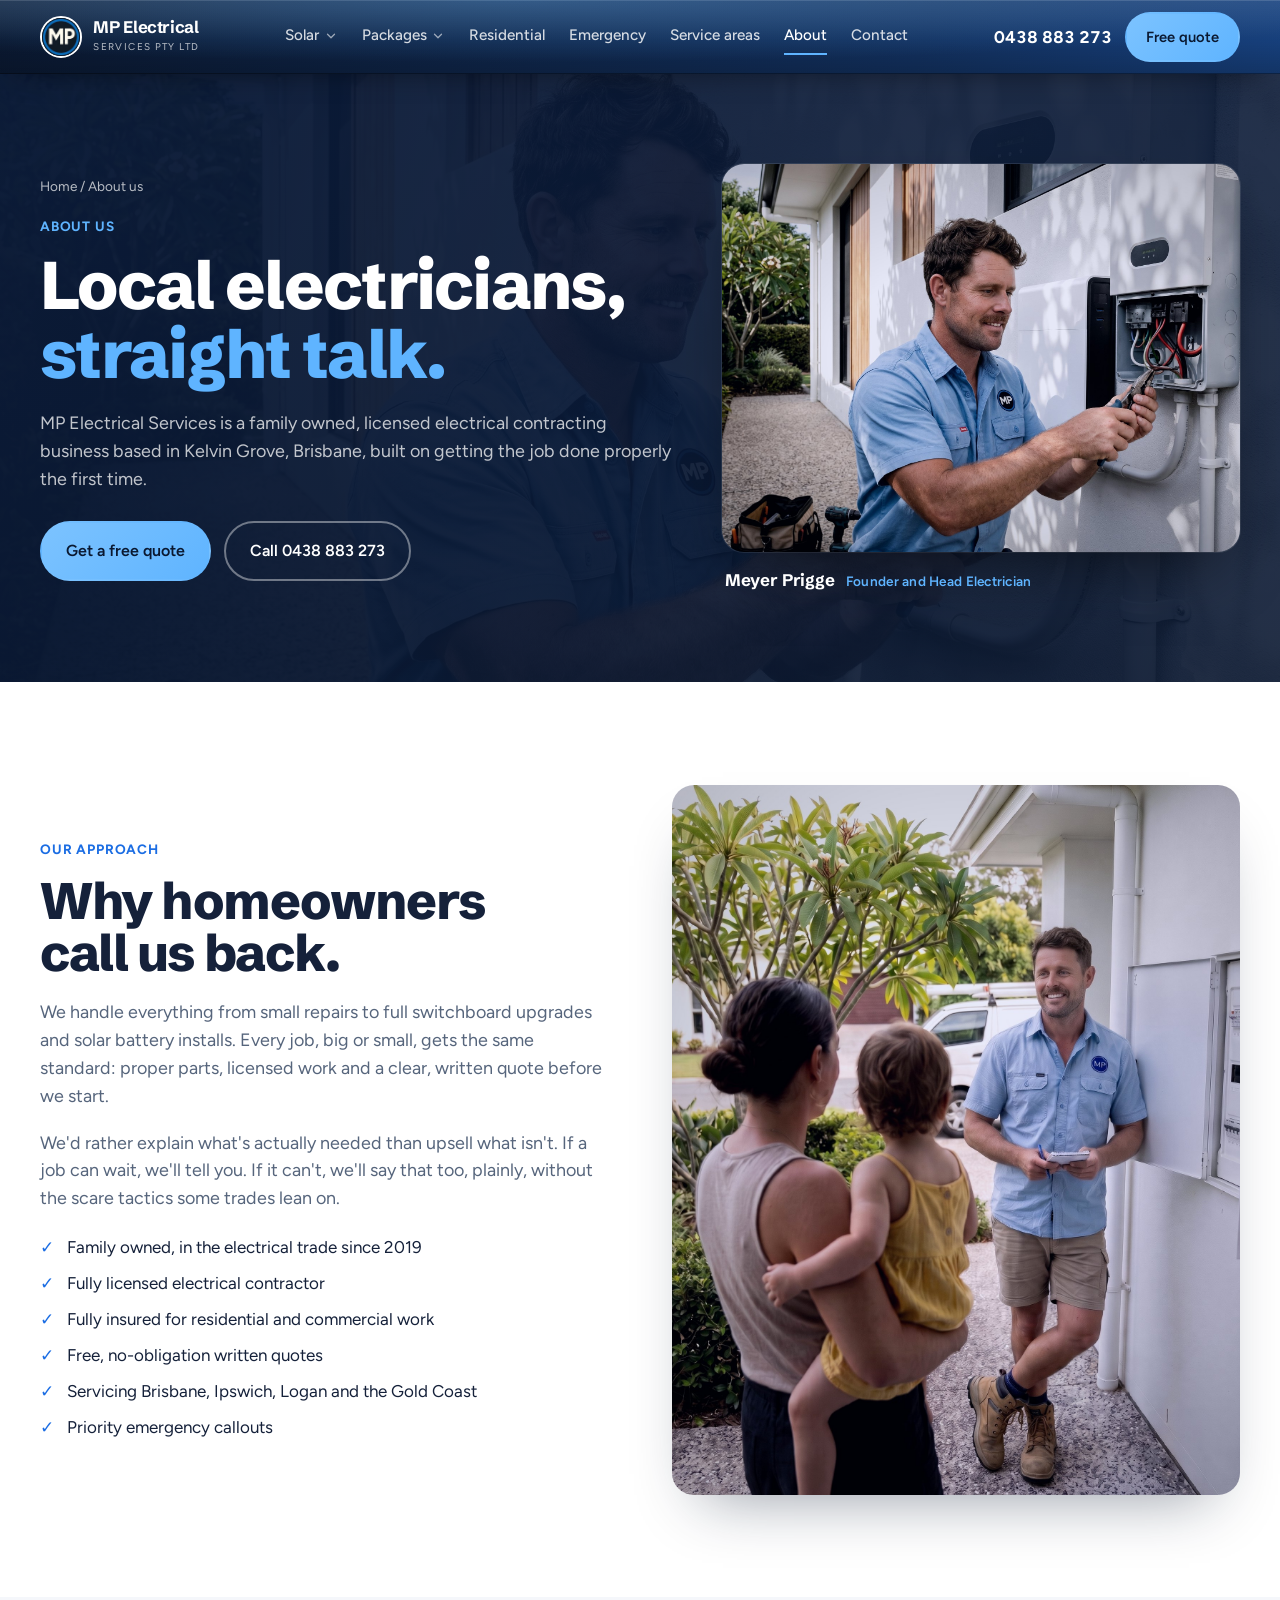
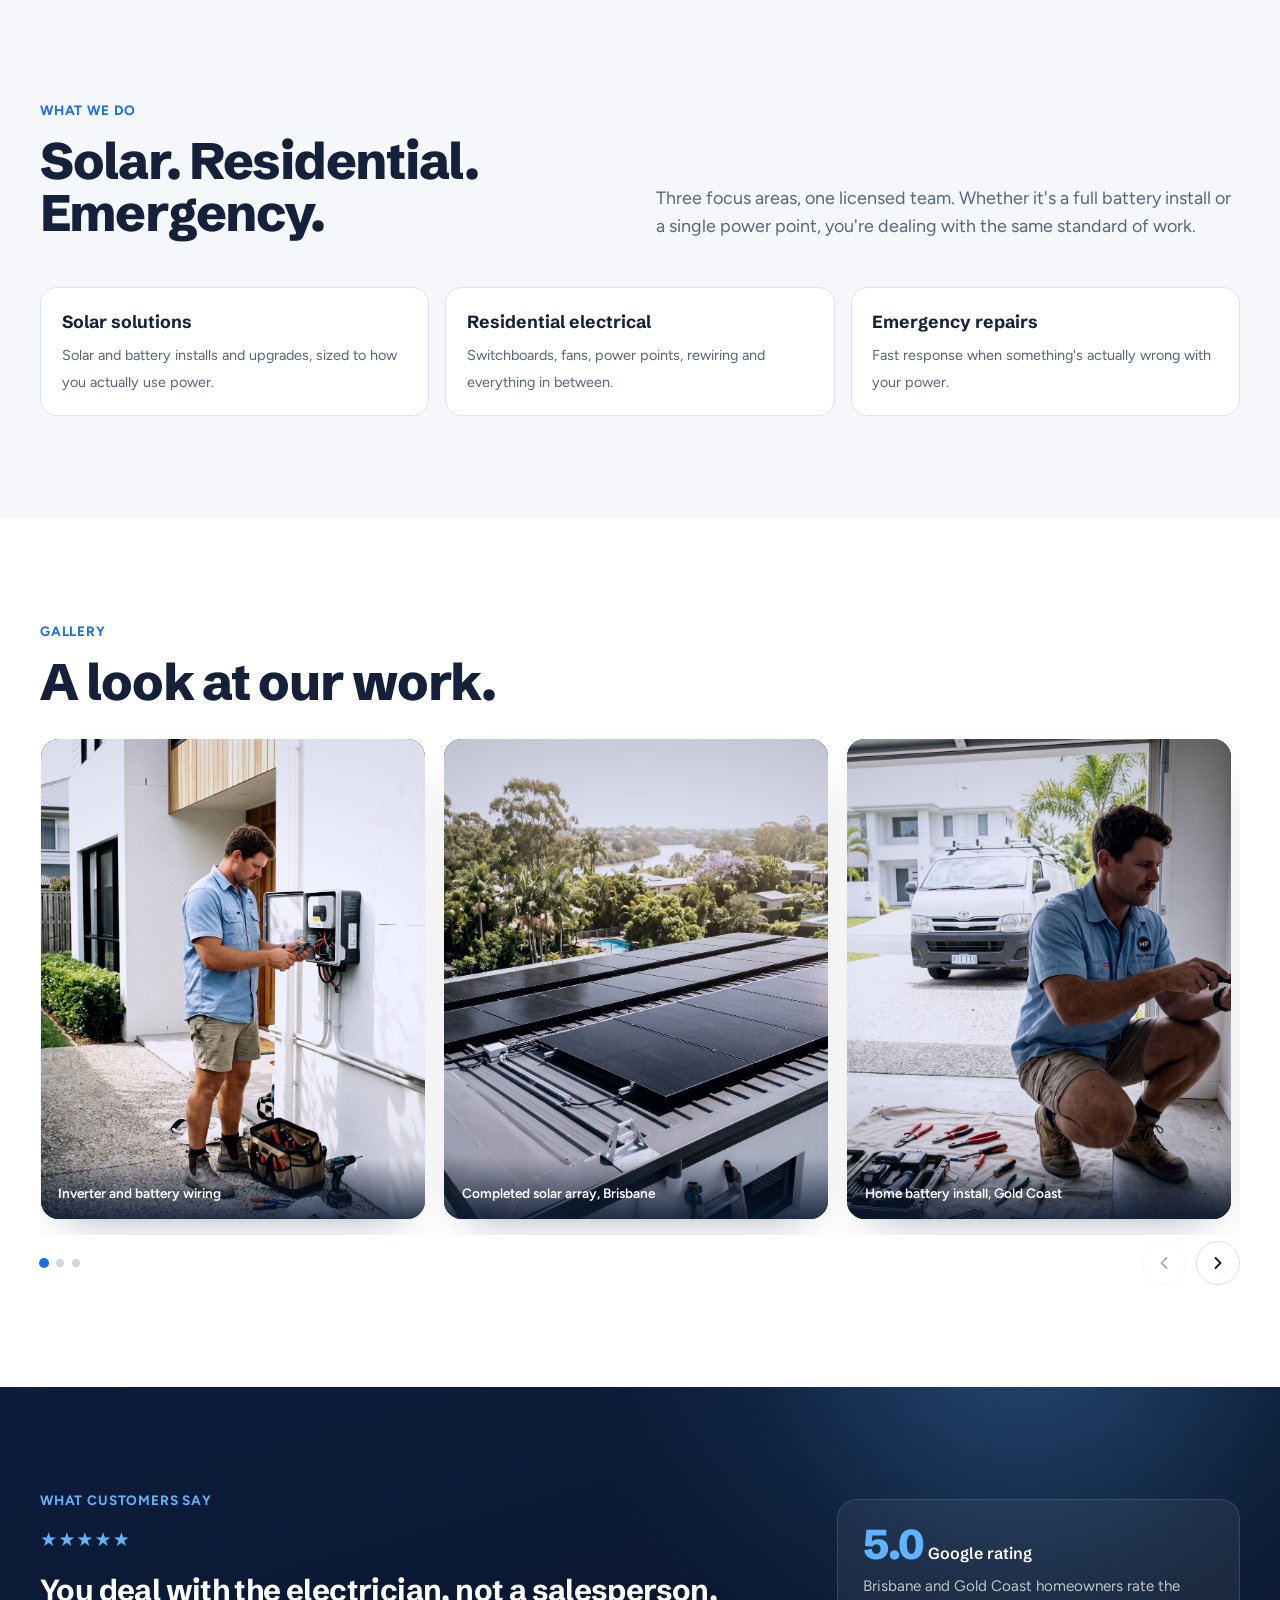
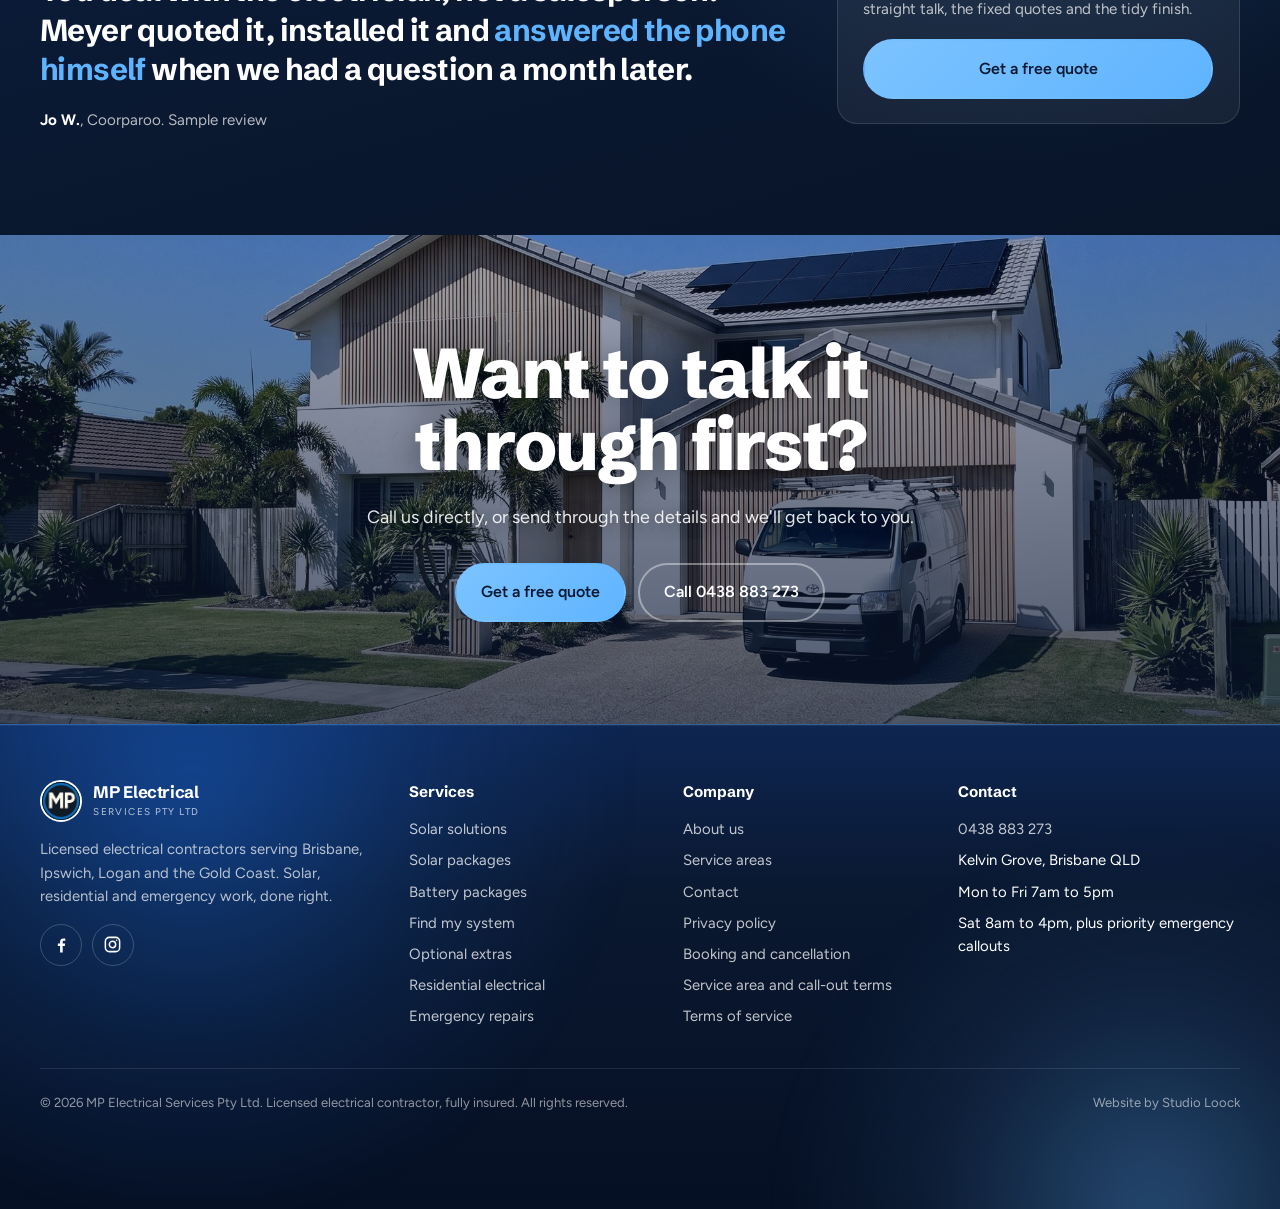
==== commit 0217dfef: "Gallery carousel" ====
--- a/about.html
+++ b/about.html
@@ -8,7 +8,7 @@
 <link rel="canonical" href="https://mp-electrical.mockups.studioloock.co/about.html">
 <meta property="og:title" content="About MP Electrical Services | Family Owned Brisbane and Gold Coast Electricians"><meta property="og:description" content="MP Electrical Services is a family owned, licensed electrical contracting business based in Kelvin Grove, Brisbane, in the trade since 2019. Straight talk, written quotes, work done properly the first time."><meta property="og:type" content="website">
 <link rel="preconnect" href="https://fonts.googleapis.com"><link rel="preconnect" href="https://fonts.gstatic.com" crossorigin><link rel="stylesheet" href="https://fonts.googleapis.com/css2?family=Schibsted+Grotesk:wght@500;700;800&family=Figtree:wght@400;500;600;700&display=swap">
-<link rel="stylesheet" href="style.css?v=13">
+<link rel="stylesheet" href="style.css?v=14">
 
 </head>
 <body>
@@ -54,7 +54,8 @@
     <a href="emergency-repairs.html"><b>Emergency repairs</b><span>Fast response when something's actually wrong with your power.</span></a>
   </div></div></section>
 <section><div class="wrap"><div class="kicker">Gallery</div><h2 style="margin-bottom:1.6rem">A look at our work.</h2>
-  <div class="grid3"><img src="assets/inverter.jpg" alt="Meyer wiring a solar inverter" style="border-radius:18px;aspect-ratio:4/5;object-fit:cover;width:100%"><img src="assets/solar-array.jpg" alt="Completed all-black solar array on a Brisbane home" style="border-radius:18px;aspect-ratio:4/5;object-fit:cover;width:100%"><img src="assets/battery.jpg" alt="Home battery installation" style="border-radius:18px;aspect-ratio:4/5;object-fit:cover;width:100%"><img src="assets/after-roof.jpg" alt="Finished rooftop solar install" style="border-radius:18px;aspect-ratio:4/5;object-fit:cover;width:100%"><img src="assets/customer.jpg" alt="Talking a homeowner through the job" style="border-radius:18px;aspect-ratio:4/5;object-fit:cover;width:100%"><img src="assets/battery-unit.jpg" alt="Completed battery and inverter install" style="border-radius:18px;aspect-ratio:4/5;object-fit:cover;width:100%"></div>
+  <div class="gal" id="gal"><div class="gal-track" id="galtrack"><figure><img src="assets/inverter.jpg" alt="Meyer wiring a solar inverter" loading="lazy"><figcaption>Inverter and battery wiring</figcaption></figure><figure><img src="assets/solar-array.jpg" alt="Completed all-black solar array on a Brisbane home" loading="lazy"><figcaption>Completed solar array, Brisbane</figcaption></figure><figure><img src="assets/battery.jpg" alt="Home battery installation" loading="lazy"><figcaption>Home battery install, Gold Coast</figcaption></figure><figure><img src="assets/after-roof.jpg" alt="Finished rooftop solar install" loading="lazy"><figcaption>Rooftop solar, finished</figcaption></figure><figure><img src="assets/customer.jpg" alt="Talking a homeowner through the job" loading="lazy"><figcaption>Walking the homeowner through it</figcaption></figure><figure><img src="assets/battery-unit.jpg" alt="Completed battery and inverter install" loading="lazy"><figcaption>Battery and inverter, completed</figcaption></figure><figure><img src="assets/solar.jpg" alt="Meyer drilling solar rails on a Brisbane roof" loading="lazy"><figcaption>Rail install on a new roof</figcaption></figure><figure><img src="assets/emerg.jpg" alt="Meyer testing a switchboard" loading="lazy"><figcaption>Switchboard testing</figcaption></figure><figure><img src="assets/carry.jpg" alt="Meyer carrying a solar panel on a Brisbane roof" loading="lazy"><figcaption>Panels going up, Brisbane</figcaption></figure></div>
+<div class="gal-nav"><div class="gal-dots" id="galdots" aria-hidden="true"></div><div class="gal-btns"><button class="gal-btn" id="galprev" aria-label="Previous"><svg viewBox="0 0 24 24" fill="none" stroke="currentColor" stroke-width="2.2" stroke-linecap="round" stroke-linejoin="round"><path d="M15 6l-6 6 6 6"/></svg></button><button class="gal-btn" id="galnext" aria-label="Next"><svg viewBox="0 0 24 24" fill="none" stroke="currentColor" stroke-width="2.2" stroke-linecap="round" stroke-linejoin="round"><path d="M9 6l6 6-6 6"/></svg></button></div></div></div>
 </div></section>
 <section class="dark rvband"><div class="glow" aria-hidden="true"></div><div class="wrap">
   <div><div class="kicker">What customers say</div><div class="stars">★★★★★</div><blockquote>You deal with the electrician, not a salesperson. Meyer quoted it, installed it and <span class="hi">answered the phone himself</span> when we had a question a month later.</blockquote><cite><b>Jo W.</b>, Coorparoo. <span class="tc" title="Replace with MP's actual Google reviews">Sample review</span></cite></div>
@@ -95,5 +96,14 @@
 })();
 </script>
 
+<script>(function(){var t=document.getElementById('galtrack'),d=document.getElementById('galdots'),P=document.getElementById('galprev'),N=document.getElementById('galnext');if(!t)return;var figs=t.querySelectorAll('figure');
+function per(){var f=figs[0].getBoundingClientRect().width,g=parseFloat(getComputedStyle(t).gap)||0;return Math.max(1,Math.round((t.clientWidth+g)/(f+g)))}
+function pages(){return Math.ceil(figs.length/per())}
+function build(){d.innerHTML='';for(var i=0;i<pages();i++){var x=document.createElement('i');x.addEventListener('click',(function(k){return function(){go(k)}})(i));d.appendChild(x)}upd()}
+function cur(){var f=figs[0].getBoundingClientRect().width,g=parseFloat(getComputedStyle(t).gap)||0;return Math.round(t.scrollLeft/((f+g)*per()))}
+function go(k){var f=figs[0].getBoundingClientRect().width,g=parseFloat(getComputedStyle(t).gap)||0;t.scrollTo({left:k*(f+g)*per(),behavior:'smooth'})}
+function upd(){var c=cur(),n=pages();d.querySelectorAll('i').forEach(function(x,k){x.classList.toggle('on',k===c)});P.disabled=c<=0;N.disabled=c>=n-1}
+P.addEventListener('click',function(){go(cur()-1)});N.addEventListener('click',function(){go(cur()+1)});
+t.addEventListener('scroll',upd,{passive:true});window.addEventListener('resize',build);build()})();</script>
 </body>
 </html>
--- a/style.css
+++ b/style.css
@@ -475,3 +475,23 @@
 .rvside p{color:rgba(255,255,255,.72);font-size:.95rem;margin:.6rem 0 1.1rem}
 .rvside .btn{width:100%}
 @media(max-width:900px){.rvband .wrap{grid-template-columns:1fr;gap:1.6rem}}
+
+/* gallery carousel */
+.gal{position:relative}
+.gal-track{display:flex;gap:1.2rem;overflow-x:auto;scroll-snap-type:x mandatory;scroll-behavior:smooth;scrollbar-width:none;-webkit-overflow-scrolling:touch;padding:.3rem .3rem 1rem}
+.gal-track::-webkit-scrollbar{display:none}
+.gal-track figure{flex:0 0 calc((100% - 2.4rem)/3);margin:0;scroll-snap-align:start;position:relative;border-radius:18px;overflow:hidden;aspect-ratio:4/5;background:var(--ink);box-shadow:0 20px 40px -24px rgba(10,24,48,.4)}
+.gal-track img{width:100%;height:100%;object-fit:cover;display:block;transition:transform .6s ease}
+.gal-track figure:hover img{transform:scale(1.03)}
+.gal-track figcaption{position:absolute;left:0;right:0;bottom:0;padding:1.6rem 1.1rem .9rem;color:#fff;font-size:.85rem;font-weight:600;background:linear-gradient(0deg,rgba(10,24,48,.85),transparent)}
+.gal-nav{display:flex;justify-content:space-between;align-items:center;margin-top:.4rem}
+.gal-dots{display:flex;gap:.5rem}
+.gal-dots i{width:8px;height:8px;border-radius:50%;background:rgba(10,24,48,.18);cursor:pointer;transition:background .2s,transform .2s}
+.gal-dots i.on{background:var(--blue);transform:scale(1.25)}
+.gal-btns{display:flex;gap:.6rem}
+.gal-btn{width:44px;height:44px;border-radius:50%;border:1.5px solid var(--line);background:#fff;color:var(--ink);display:grid;place-items:center;cursor:pointer;transition:background .2s,color .2s,border-color .2s,transform .15s}
+.gal-btn:hover{background:var(--blue);color:#fff;border-color:var(--blue);transform:translateY(-2px)}
+.gal-btn svg{width:20px;height:20px}
+.gal-btn[disabled]{opacity:.35;pointer-events:none}
+@media(max-width:900px){.gal-track figure{flex-basis:calc((100% - 1.2rem)/2)}}
+@media(max-width:600px){.gal-track{gap:.9rem;margin-inline:-16px;padding-inline:16px;scroll-padding-inline:16px}.gal-track figure{flex-basis:82%}}
